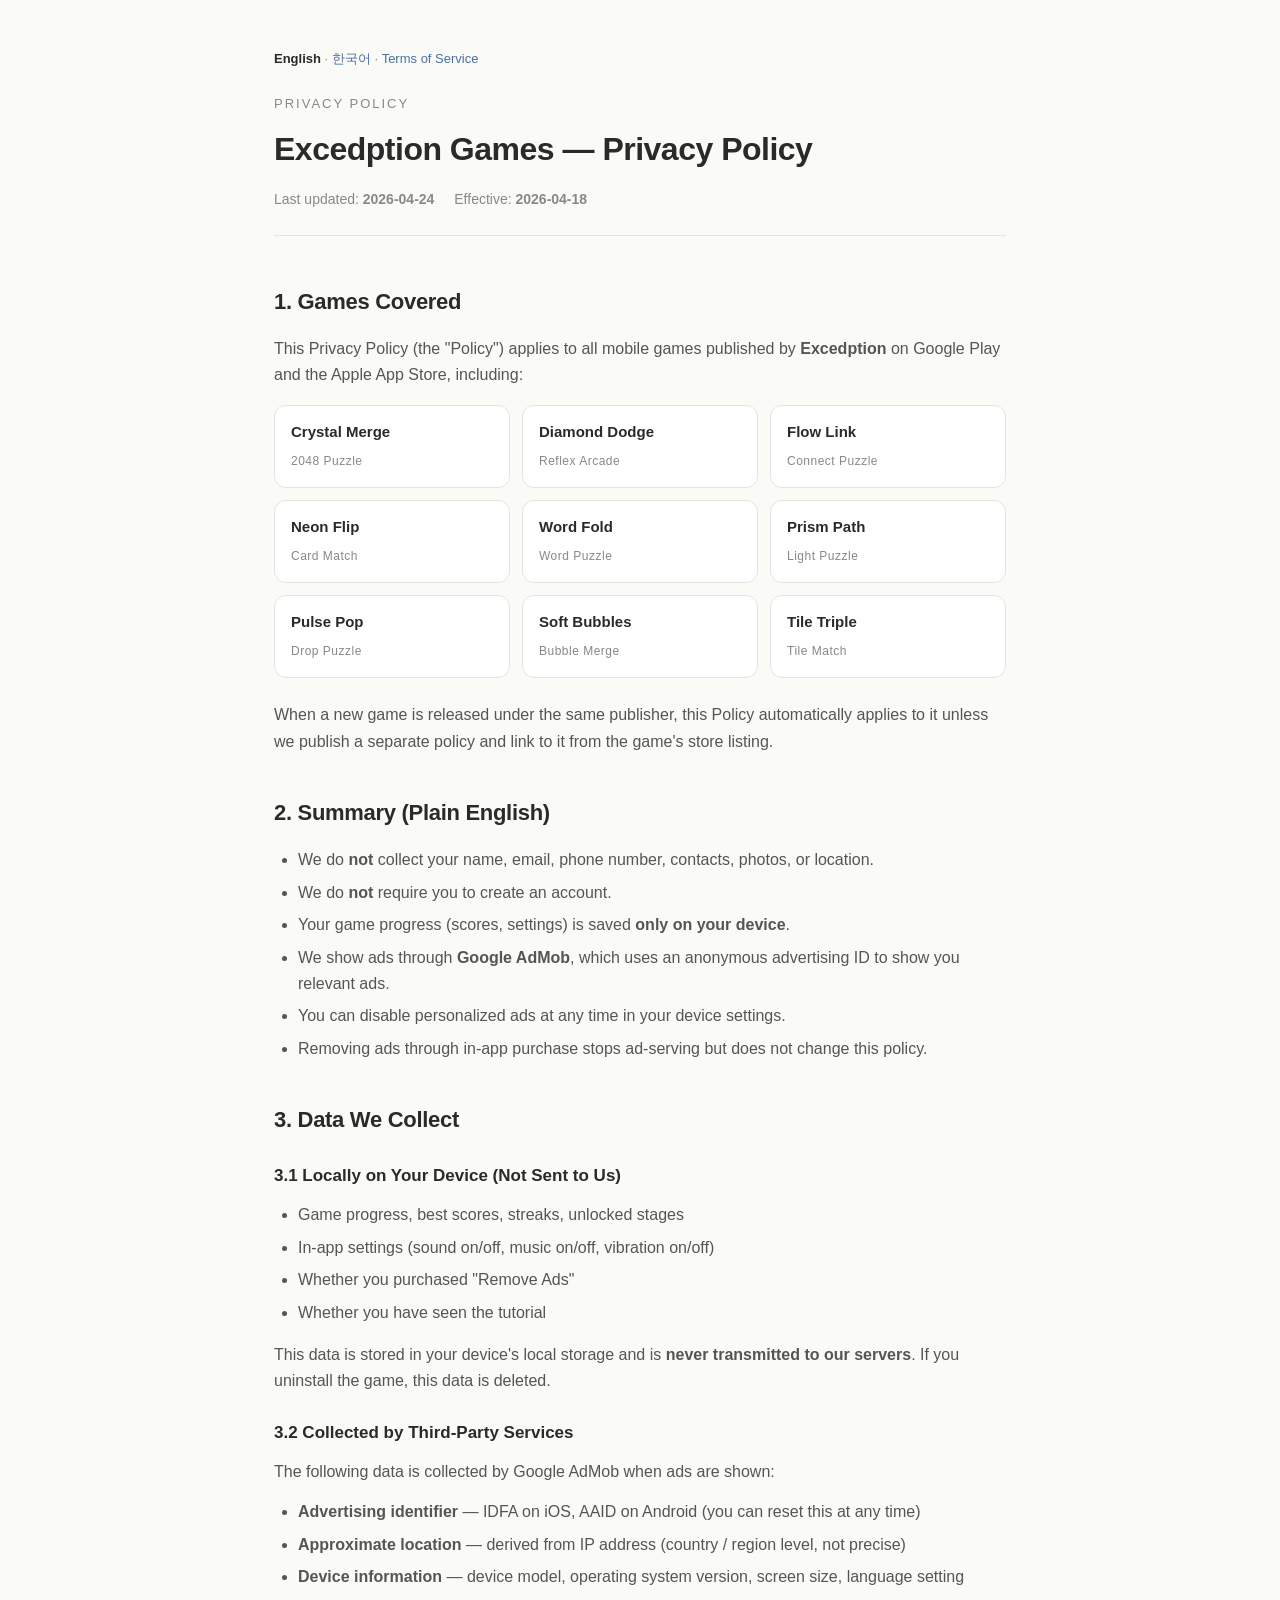
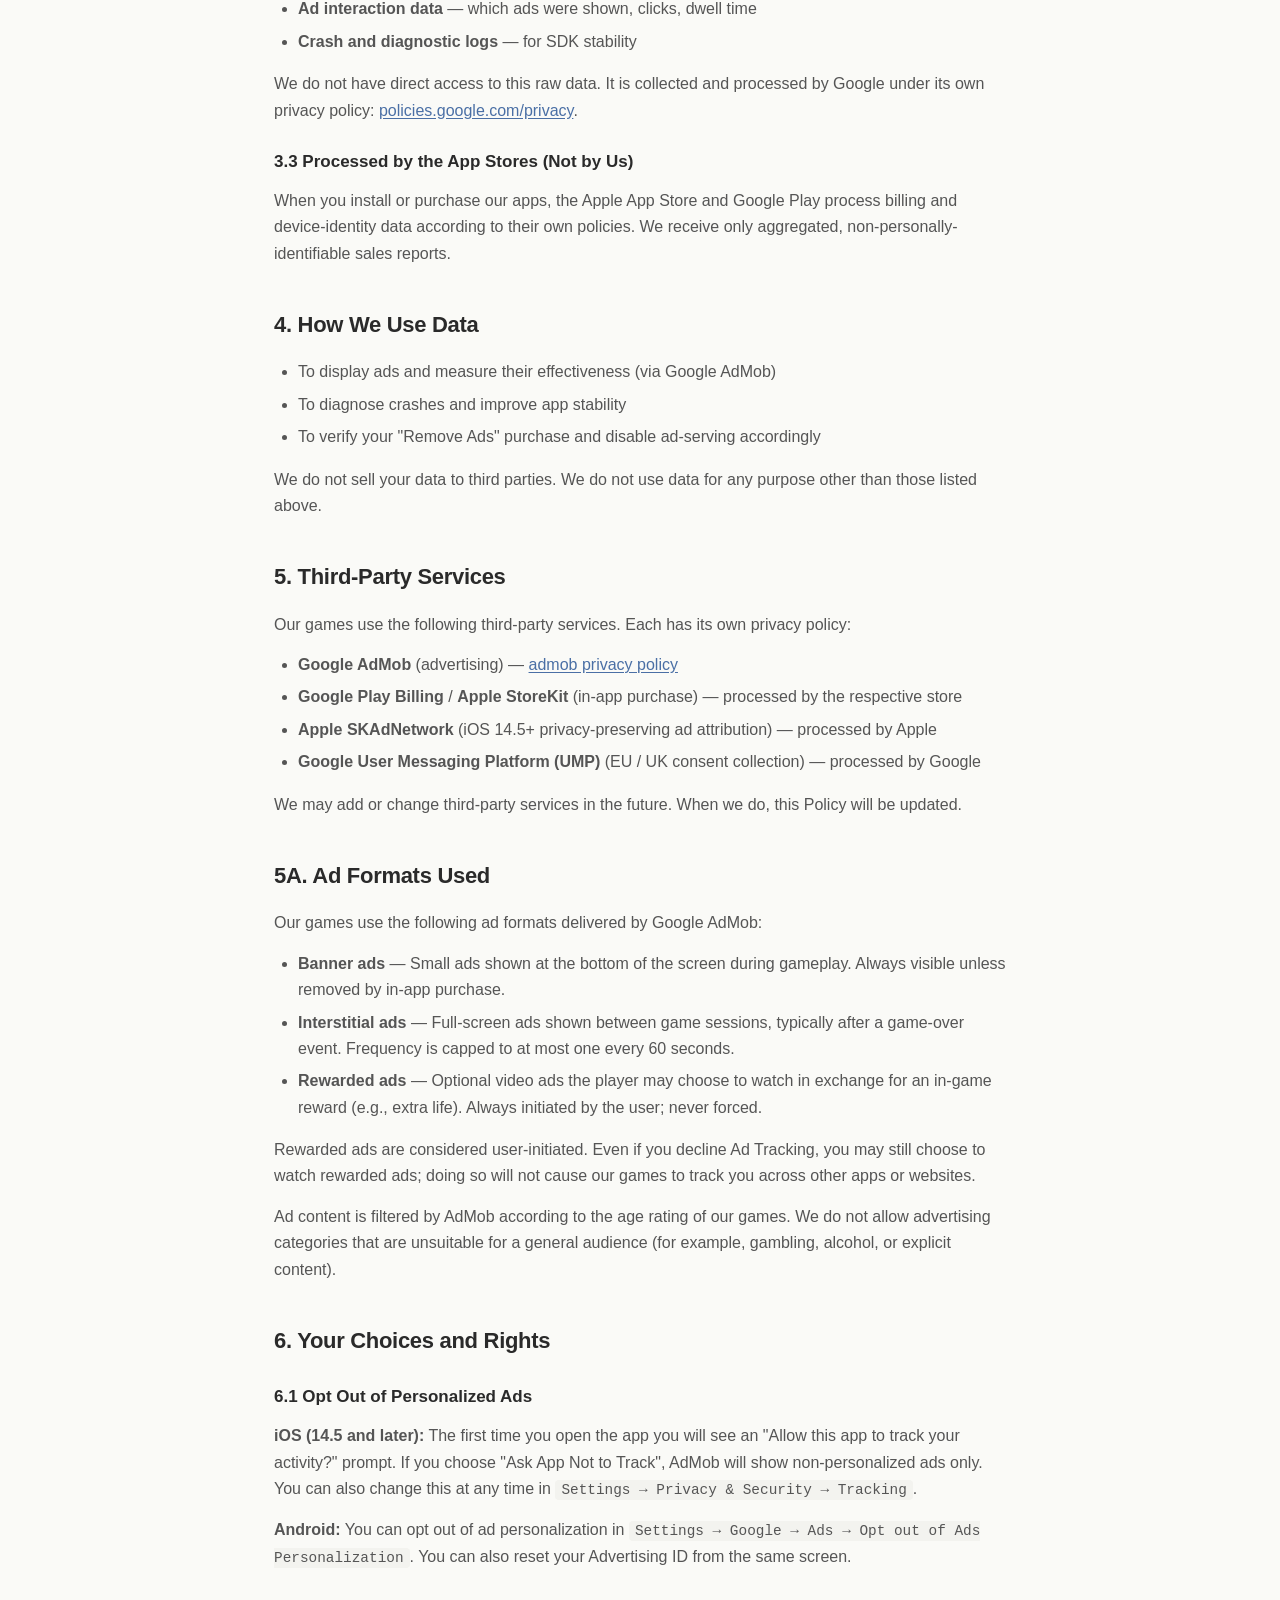
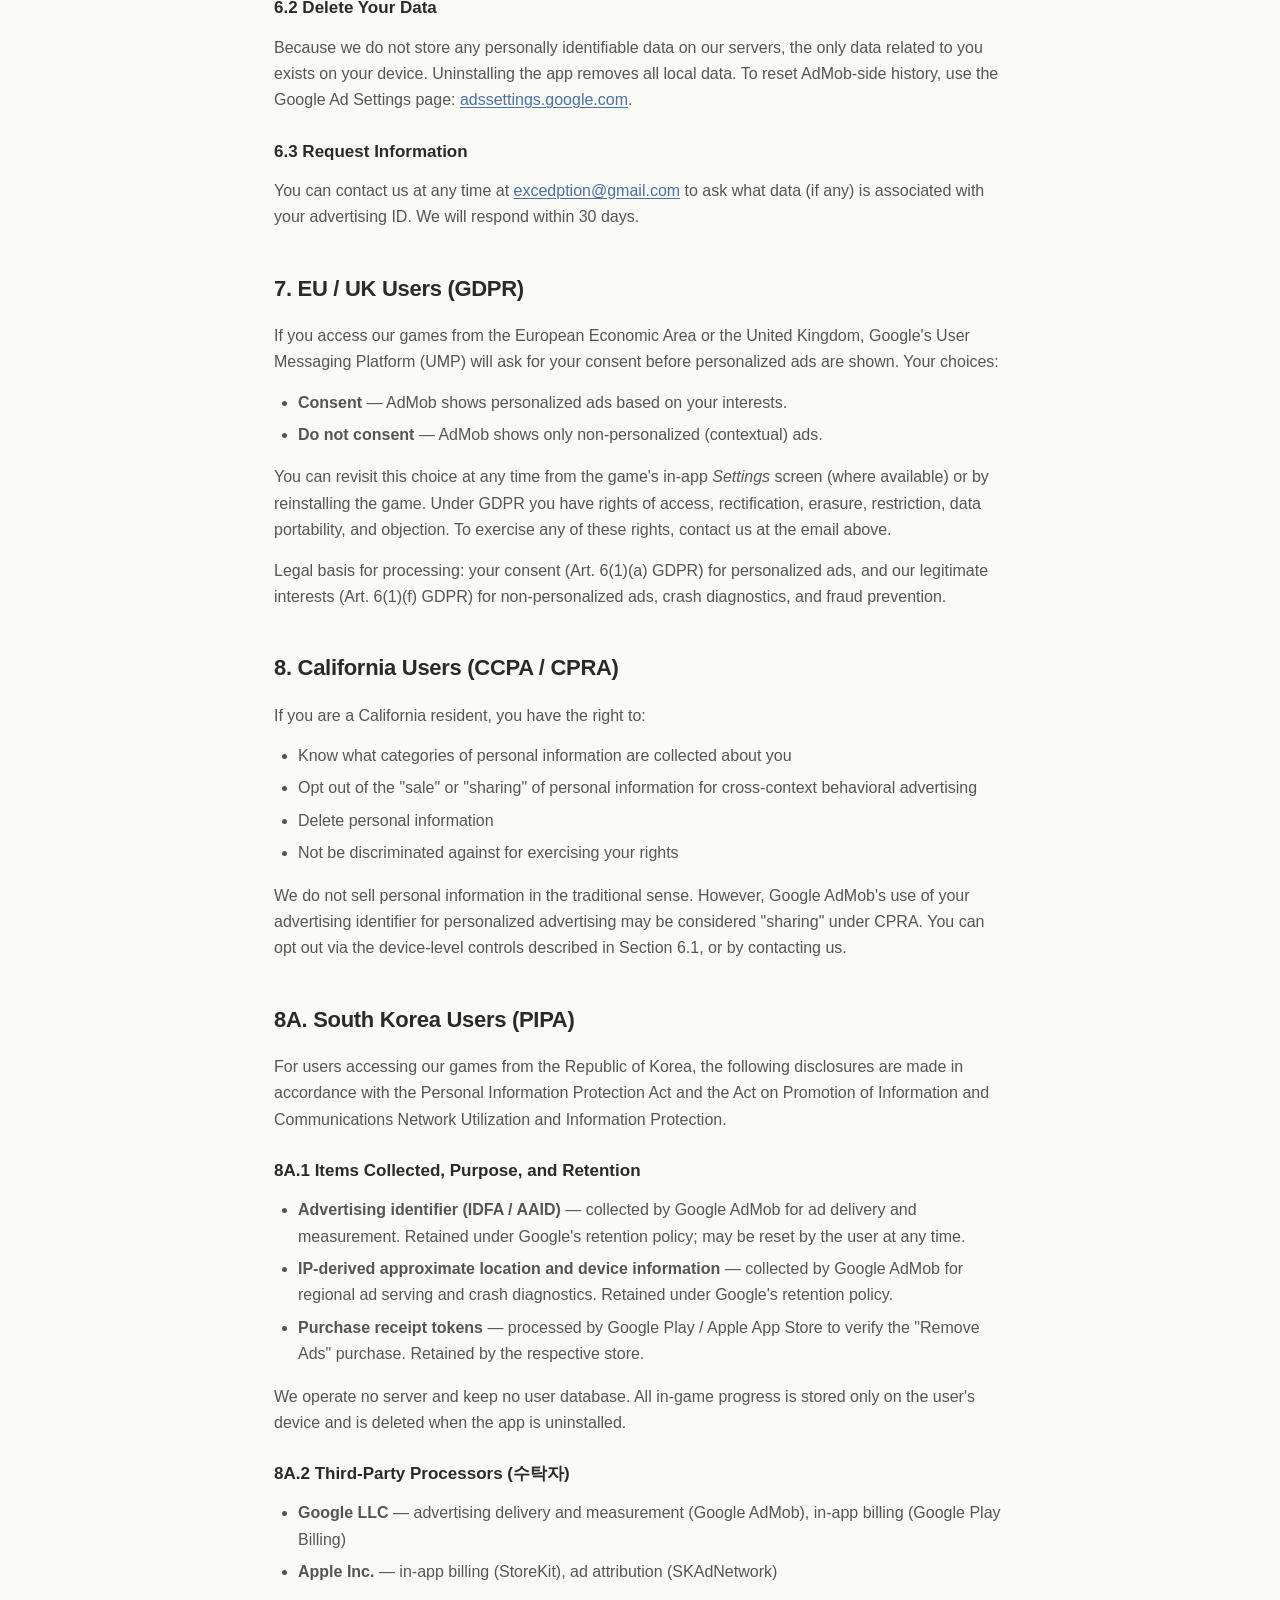
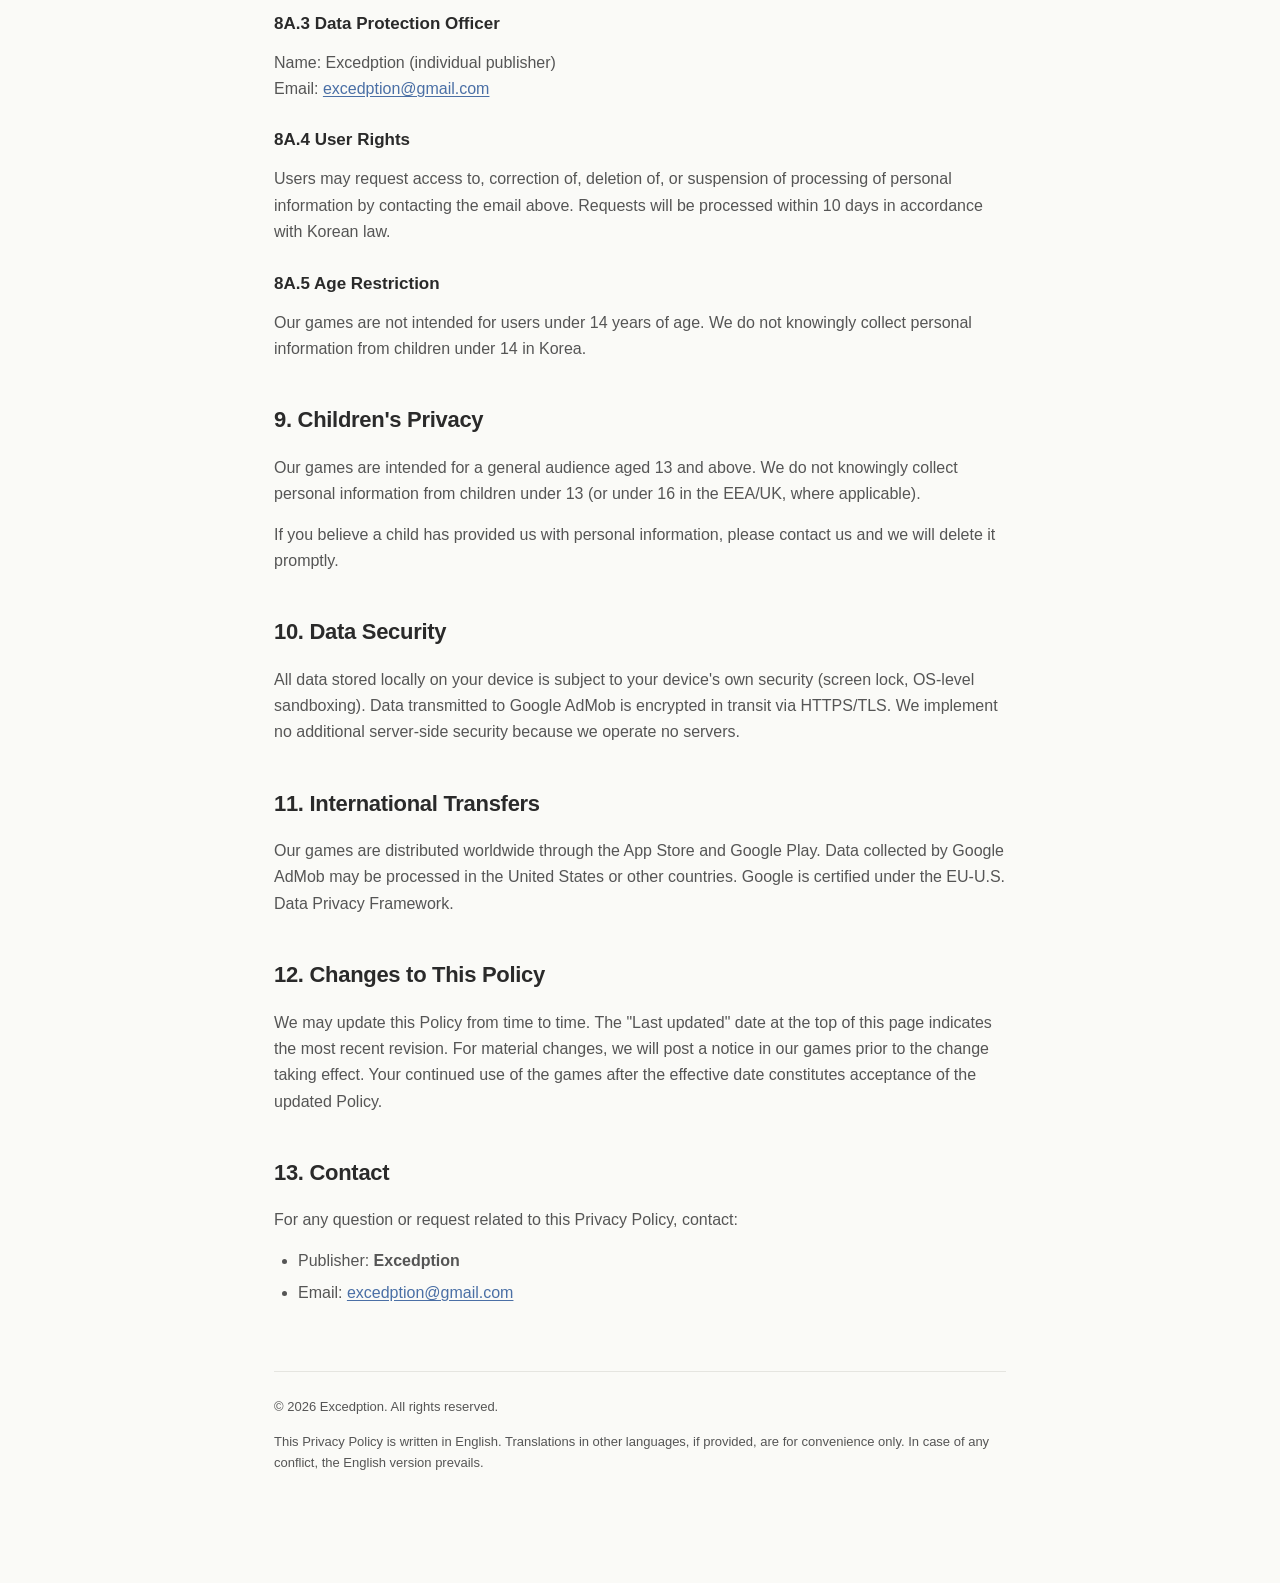
==== index.html @ 98cba976 "Initial policy site — cloned from excedption/game-policies - Import policy content, terms, style, an" ====
<!DOCTYPE html>
<html lang="en">
<head>
<meta charset="UTF-8">
<meta name="viewport" content="width=device-width, initial-scale=1.0">
<title>Privacy Policy — Excedption Games</title>
<meta name="description" content="Privacy Policy covering all mobile games published by Excedption.">
<link rel="stylesheet" href="style.css">
</head>
<body>
<div class="wrap">

<header>
  <div class="lang-switch"><strong>English</strong> · <a href="ko/">한국어</a> · <a href="terms.html">Terms of Service</a></div>
  <div class="eyebrow">Privacy Policy</div>
  <h1 id="title">Excedption Games — Privacy Policy</h1>
  <div class="meta">
    <span>Last updated: <strong id="date-last">—</strong></span>
    <span>Effective: <strong id="date-effective">—</strong></span>
  </div>
</header>

<section id="applies-to">
  <h2>1. Games Covered</h2>
  <p>This Privacy Policy (the "Policy") applies to all mobile games published by <strong id="publisher-name">Excedption</strong> on Google Play and the Apple App Store, including:</p>
  <div class="game-grid" id="games-grid"></div>
  <p>When a new game is released under the same publisher, this Policy automatically applies to it unless we publish a separate policy and link to it from the game's store listing.</p>
</section>

<section>
  <h2>2. Summary (Plain English)</h2>
  <ul>
    <li>We do <strong>not</strong> collect your name, email, phone number, contacts, photos, or location.</li>
    <li>We do <strong>not</strong> require you to create an account.</li>
    <li>Your game progress (scores, settings) is saved <strong>only on your device</strong>.</li>
    <li>We show ads through <strong>Google AdMob</strong>, which uses an anonymous advertising ID to show you relevant ads.</li>
    <li>You can disable personalized ads at any time in your device settings.</li>
    <li>Removing ads through in-app purchase stops ad-serving but does not change this policy.</li>
  </ul>
</section>

<section>
  <h2>3. Data We Collect</h2>

  <h3>3.1 Locally on Your Device (Not Sent to Us)</h3>
  <ul>
    <li>Game progress, best scores, streaks, unlocked stages</li>
    <li>In-app settings (sound on/off, music on/off, vibration on/off)</li>
    <li>Whether you purchased "Remove Ads"</li>
    <li>Whether you have seen the tutorial</li>
  </ul>
  <p>This data is stored in your device's local storage and is <strong>never transmitted to our servers</strong>. If you uninstall the game, this data is deleted.</p>

  <h3>3.2 Collected by Third-Party Services</h3>
  <p>The following data is collected by Google AdMob when ads are shown:</p>
  <ul>
    <li><strong>Advertising identifier</strong> — IDFA on iOS, AAID on Android (you can reset this at any time)</li>
    <li><strong>Approximate location</strong> — derived from IP address (country / region level, not precise)</li>
    <li><strong>Device information</strong> — device model, operating system version, screen size, language setting</li>
    <li><strong>Ad interaction data</strong> — which ads were shown, clicks, dwell time</li>
    <li><strong>Crash and diagnostic logs</strong> — for SDK stability</li>
  </ul>
  <p>We do not have direct access to this raw data. It is collected and processed by Google under its own privacy policy: <a href="https://policies.google.com/privacy" target="_blank" rel="noopener">policies.google.com/privacy</a>.</p>

  <h3>3.3 Processed by the App Stores (Not by Us)</h3>
  <p>When you install or purchase our apps, the Apple App Store and Google Play process billing and device-identity data according to their own policies. We receive only aggregated, non-personally-identifiable sales reports.</p>
</section>

<section>
  <h2>4. How We Use Data</h2>
  <ul>
    <li>To display ads and measure their effectiveness (via Google AdMob)</li>
    <li>To diagnose crashes and improve app stability</li>
    <li>To verify your "Remove Ads" purchase and disable ad-serving accordingly</li>
  </ul>
  <p>We do not sell your data to third parties. We do not use data for any purpose other than those listed above.</p>
</section>

<section>
  <h2>5. Third-Party Services</h2>
  <p>Our games use the following third-party services. Each has its own privacy policy:</p>
  <ul>
    <li><strong>Google AdMob</strong> (advertising) — <a href="https://support.google.com/admob/answer/6128543" target="_blank" rel="noopener">admob privacy policy</a></li>
    <li><strong>Google Play Billing</strong> / <strong>Apple StoreKit</strong> (in-app purchase) — processed by the respective store</li>
    <li><strong>Apple SKAdNetwork</strong> (iOS 14.5+ privacy-preserving ad attribution) — processed by Apple</li>
    <li><strong>Google User Messaging Platform (UMP)</strong> (EU / UK consent collection) — processed by Google</li>
  </ul>
  <p>We may add or change third-party services in the future. When we do, this Policy will be updated.</p>
</section>

<section>
  <h2>5A. Ad Formats Used</h2>
  <p>Our games use the following ad formats delivered by Google AdMob:</p>
  <ul>
    <li><strong>Banner ads</strong> — Small ads shown at the bottom of the screen during gameplay. Always visible unless removed by in-app purchase.</li>
    <li><strong>Interstitial ads</strong> — Full-screen ads shown between game sessions, typically after a game-over event. Frequency is capped to at most one every 60 seconds.</li>
    <li><strong>Rewarded ads</strong> — Optional video ads the player may choose to watch in exchange for an in-game reward (e.g., extra life). Always initiated by the user; never forced.</li>
  </ul>
  <p>Rewarded ads are considered user-initiated. Even if you decline Ad Tracking, you may still choose to watch rewarded ads; doing so will not cause our games to track you across other apps or websites.</p>
  <p>Ad content is filtered by AdMob according to the age rating of our games. We do not allow advertising categories that are unsuitable for a general audience (for example, gambling, alcohol, or explicit content).</p>
</section>

<section>
  <h2>6. Your Choices and Rights</h2>

  <h3>6.1 Opt Out of Personalized Ads</h3>
  <p><strong>iOS (14.5 and later):</strong> The first time you open the app you will see an "Allow this app to track your activity?" prompt. If you choose "Ask App Not to Track", AdMob will show non-personalized ads only. You can also change this at any time in <code>Settings → Privacy & Security → Tracking</code>.</p>
  <p><strong>Android:</strong> You can opt out of ad personalization in <code>Settings → Google → Ads → Opt out of Ads Personalization</code>. You can also reset your Advertising ID from the same screen.</p>

  <h3>6.2 Delete Your Data</h3>
  <p>Because we do not store any personally identifiable data on our servers, the only data related to you exists on your device. Uninstalling the app removes all local data. To reset AdMob-side history, use the Google Ad Settings page: <a href="https://adssettings.google.com" target="_blank" rel="noopener">adssettings.google.com</a>.</p>

  <h3>6.3 Request Information</h3>
  <p>You can contact us at any time at <a href="mailto:excedption@gmail.com" id="contact-link">excedption@gmail.com</a> to ask what data (if any) is associated with your advertising ID. We will respond within 30 days.</p>
</section>

<section>
  <h2>7. EU / UK Users (GDPR)</h2>
  <p>If you access our games from the European Economic Area or the United Kingdom, Google's User Messaging Platform (UMP) will ask for your consent before personalized ads are shown. Your choices:</p>
  <ul>
    <li><strong>Consent</strong> — AdMob shows personalized ads based on your interests.</li>
    <li><strong>Do not consent</strong> — AdMob shows only non-personalized (contextual) ads.</li>
  </ul>
  <p>You can revisit this choice at any time from the game's in-app <em>Settings</em> screen (where available) or by reinstalling the game. Under GDPR you have rights of access, rectification, erasure, restriction, data portability, and objection. To exercise any of these rights, contact us at the email above.</p>
  <p>Legal basis for processing: your consent (Art. 6(1)(a) GDPR) for personalized ads, and our legitimate interests (Art. 6(1)(f) GDPR) for non-personalized ads, crash diagnostics, and fraud prevention.</p>
</section>

<section>
  <h2>8. California Users (CCPA / CPRA)</h2>
  <p>If you are a California resident, you have the right to:</p>
  <ul>
    <li>Know what categories of personal information are collected about you</li>
    <li>Opt out of the "sale" or "sharing" of personal information for cross-context behavioral advertising</li>
    <li>Delete personal information</li>
    <li>Not be discriminated against for exercising your rights</li>
  </ul>
  <p>We do not sell personal information in the traditional sense. However, Google AdMob's use of your advertising identifier for personalized advertising may be considered "sharing" under CPRA. You can opt out via the device-level controls described in Section 6.1, or by contacting us.</p>
</section>

<section>
  <h2>8A. South Korea Users (PIPA)</h2>
  <p>For users accessing our games from the Republic of Korea, the following disclosures are made in accordance with the Personal Information Protection Act and the Act on Promotion of Information and Communications Network Utilization and Information Protection.</p>

  <h3>8A.1 Items Collected, Purpose, and Retention</h3>
  <ul>
    <li><strong>Advertising identifier (IDFA / AAID)</strong> — collected by Google AdMob for ad delivery and measurement. Retained under Google's retention policy; may be reset by the user at any time.</li>
    <li><strong>IP-derived approximate location and device information</strong> — collected by Google AdMob for regional ad serving and crash diagnostics. Retained under Google's retention policy.</li>
    <li><strong>Purchase receipt tokens</strong> — processed by Google Play / Apple App Store to verify the "Remove Ads" purchase. Retained by the respective store.</li>
  </ul>
  <p>We operate no server and keep no user database. All in-game progress is stored only on the user's device and is deleted when the app is uninstalled.</p>

  <h3>8A.2 Third-Party Processors (수탁자)</h3>
  <ul>
    <li><strong>Google LLC</strong> — advertising delivery and measurement (Google AdMob), in-app billing (Google Play Billing)</li>
    <li><strong>Apple Inc.</strong> — in-app billing (StoreKit), ad attribution (SKAdNetwork)</li>
  </ul>

  <h3>8A.3 Data Protection Officer</h3>
  <p>Name: Excedption (individual publisher)<br>
  Email: <a href="mailto:excedption@gmail.com">excedption@gmail.com</a></p>

  <h3>8A.4 User Rights</h3>
  <p>Users may request access to, correction of, deletion of, or suspension of processing of personal information by contacting the email above. Requests will be processed within 10 days in accordance with Korean law.</p>

  <h3>8A.5 Age Restriction</h3>
  <p>Our games are not intended for users under 14 years of age. We do not knowingly collect personal information from children under 14 in Korea.</p>
</section>

<section>
  <h2>9. Children's Privacy</h2>
  <p>Our games are intended for a general audience aged 13 and above. We do not knowingly collect personal information from children under 13 (or under 16 in the EEA/UK, where applicable).</p>
  <p>If you believe a child has provided us with personal information, please contact us and we will delete it promptly.</p>
</section>

<section>
  <h2>10. Data Security</h2>
  <p>All data stored locally on your device is subject to your device's own security (screen lock, OS-level sandboxing). Data transmitted to Google AdMob is encrypted in transit via HTTPS/TLS. We implement no additional server-side security because we operate no servers.</p>
</section>

<section>
  <h2>11. International Transfers</h2>
  <p>Our games are distributed worldwide through the App Store and Google Play. Data collected by Google AdMob may be processed in the United States or other countries. Google is certified under the EU-U.S. Data Privacy Framework.</p>
</section>

<section>
  <h2>12. Changes to This Policy</h2>
  <p>We may update this Policy from time to time. The "Last updated" date at the top of this page indicates the most recent revision. For material changes, we will post a notice in our games prior to the change taking effect. Your continued use of the games after the effective date constitutes acceptance of the updated Policy.</p>
</section>

<section>
  <h2>13. Contact</h2>
  <p>For any question or request related to this Privacy Policy, contact:</p>
  <ul>
    <li>Publisher: <strong id="publisher-footer">Excedption</strong></li>
    <li>Email: <a href="mailto:excedption@gmail.com">excedption@gmail.com</a></li>
  </ul>
</section>

<footer>
  <p>© <span id="year">2026</span> <span id="publisher-copy">Excedption</span>. All rights reserved.</p>
  <p>This Privacy Policy is written in English. Translations in other languages, if provided, are for convenience only. In case of any conflict, the English version prevails.</p>
</footer>

</div>

<script>
fetch('games.json')
  .then(r => r.json())
  .then(data => {
    document.getElementById('date-last').textContent = data.lastUpdated;
    document.getElementById('date-effective').textContent = data.effectiveDate;
    document.getElementById('publisher-name').textContent = data.publisher;
    document.getElementById('publisher-footer').textContent = data.publisher;
    document.getElementById('publisher-copy').textContent = data.publisher;
    document.getElementById('contact-link').textContent = data.contactEmail;
    document.getElementById('contact-link').href = 'mailto:' + data.contactEmail;
    document.getElementById('year').textContent = new Date(data.effectiveDate).getFullYear();
    document.title = 'Privacy Policy — ' + data.publisher + ' Games';

    const grid = document.getElementById('games-grid');
    data.games.forEach(g => {
      const card = document.createElement('div');
      card.className = 'game-card';
      card.innerHTML = '<span class="g-name">' + g.name + '</span><span class="g-tag">' + g.tagline + '</span>';
      grid.appendChild(card);
    });
  })
  .catch(err => {
    document.getElementById('games-grid').innerHTML = '<p style="color:#b00">Failed to load games.json — please refresh.</p>';
    console.error(err);
  });
</script>

</body>
</html>
---- style.css ----
* { margin: 0; padding: 0; box-sizing: border-box; }

:root {
  --bg: #fafaf7;
  --bg-card: #ffffff;
  --text: #2a2a2a;
  --text-soft: #555;
  --text-muted: #888;
  --accent: #4a6fa5;
  --border: #e5e5e0;
  --code-bg: #f3f3ef;
}

html, body {
  background: var(--bg);
  color: var(--text);
  font-family: -apple-system, BlinkMacSystemFont, "Segoe UI", Roboto, Helvetica, Arial, sans-serif;
  font-size: 16px;
  line-height: 1.65;
  -webkit-font-smoothing: antialiased;
}

.wrap {
  max-width: 780px;
  margin: 0 auto;
  padding: 48px 24px 96px;
}

header {
  margin-bottom: 48px;
  padding-bottom: 24px;
  border-bottom: 1px solid var(--border);
}

.lang-switch {
  font-size: 13px;
  color: var(--text-muted);
  margin-bottom: 24px;
}
.lang-switch a { color: var(--accent); text-decoration: none; }
.lang-switch a:hover { text-decoration: underline; }
.lang-switch strong { color: var(--text); }

header .eyebrow {
  font-size: 13px;
  letter-spacing: 2px;
  text-transform: uppercase;
  color: var(--text-muted);
  margin-bottom: 8px;
}

header h1 {
  font-size: 32px;
  font-weight: 700;
  letter-spacing: -0.5px;
  margin-bottom: 12px;
}

header .meta {
  font-size: 14px;
  color: var(--text-muted);
}

header .meta span + span { margin-left: 16px; }

nav.games-nav {
  display: flex;
  flex-wrap: wrap;
  gap: 8px;
  margin: 24px 0 32px;
}

nav.games-nav a {
  display: inline-block;
  padding: 6px 12px;
  border-radius: 999px;
  background: var(--bg-card);
  border: 1px solid var(--border);
  color: var(--text-soft);
  text-decoration: none;
  font-size: 13px;
}

nav.games-nav a:hover { border-color: var(--accent); color: var(--accent); }

h2 {
  font-size: 22px;
  font-weight: 700;
  margin: 40px 0 16px;
  letter-spacing: -0.3px;
}

h3 {
  font-size: 17px;
  font-weight: 600;
  margin: 24px 0 12px;
  color: var(--text);
}

p { margin-bottom: 14px; color: var(--text-soft); }

ul, ol { margin: 8px 0 16px 24px; color: var(--text-soft); }
li { margin-bottom: 6px; }

a { color: var(--accent); text-decoration: underline; text-underline-offset: 2px; }
a:hover { text-decoration-thickness: 2px; }

code {
  background: var(--code-bg);
  padding: 2px 6px;
  border-radius: 4px;
  font-size: 0.9em;
  font-family: "SF Mono", Menlo, Consolas, monospace;
}

.game-grid {
  display: grid;
  grid-template-columns: repeat(auto-fill, minmax(180px, 1fr));
  gap: 12px;
  margin: 16px 0 24px;
}

.game-card {
  padding: 14px 16px;
  background: var(--bg-card);
  border: 1px solid var(--border);
  border-radius: 12px;
}

.game-card .g-name {
  font-weight: 600;
  font-size: 15px;
  color: var(--text);
  display: block;
  margin-bottom: 2px;
}

.game-card .g-tag {
  font-size: 12px;
  color: var(--text-muted);
  letter-spacing: 0.5px;
}

footer {
  margin-top: 64px;
  padding-top: 24px;
  border-top: 1px solid var(--border);
  font-size: 13px;
  color: var(--text-muted);
}

footer a { color: var(--text-soft); }

@media (max-width: 600px) {
  .wrap { padding: 32px 18px 64px; }
  header h1 { font-size: 26px; }
  h2 { font-size: 20px; }
}
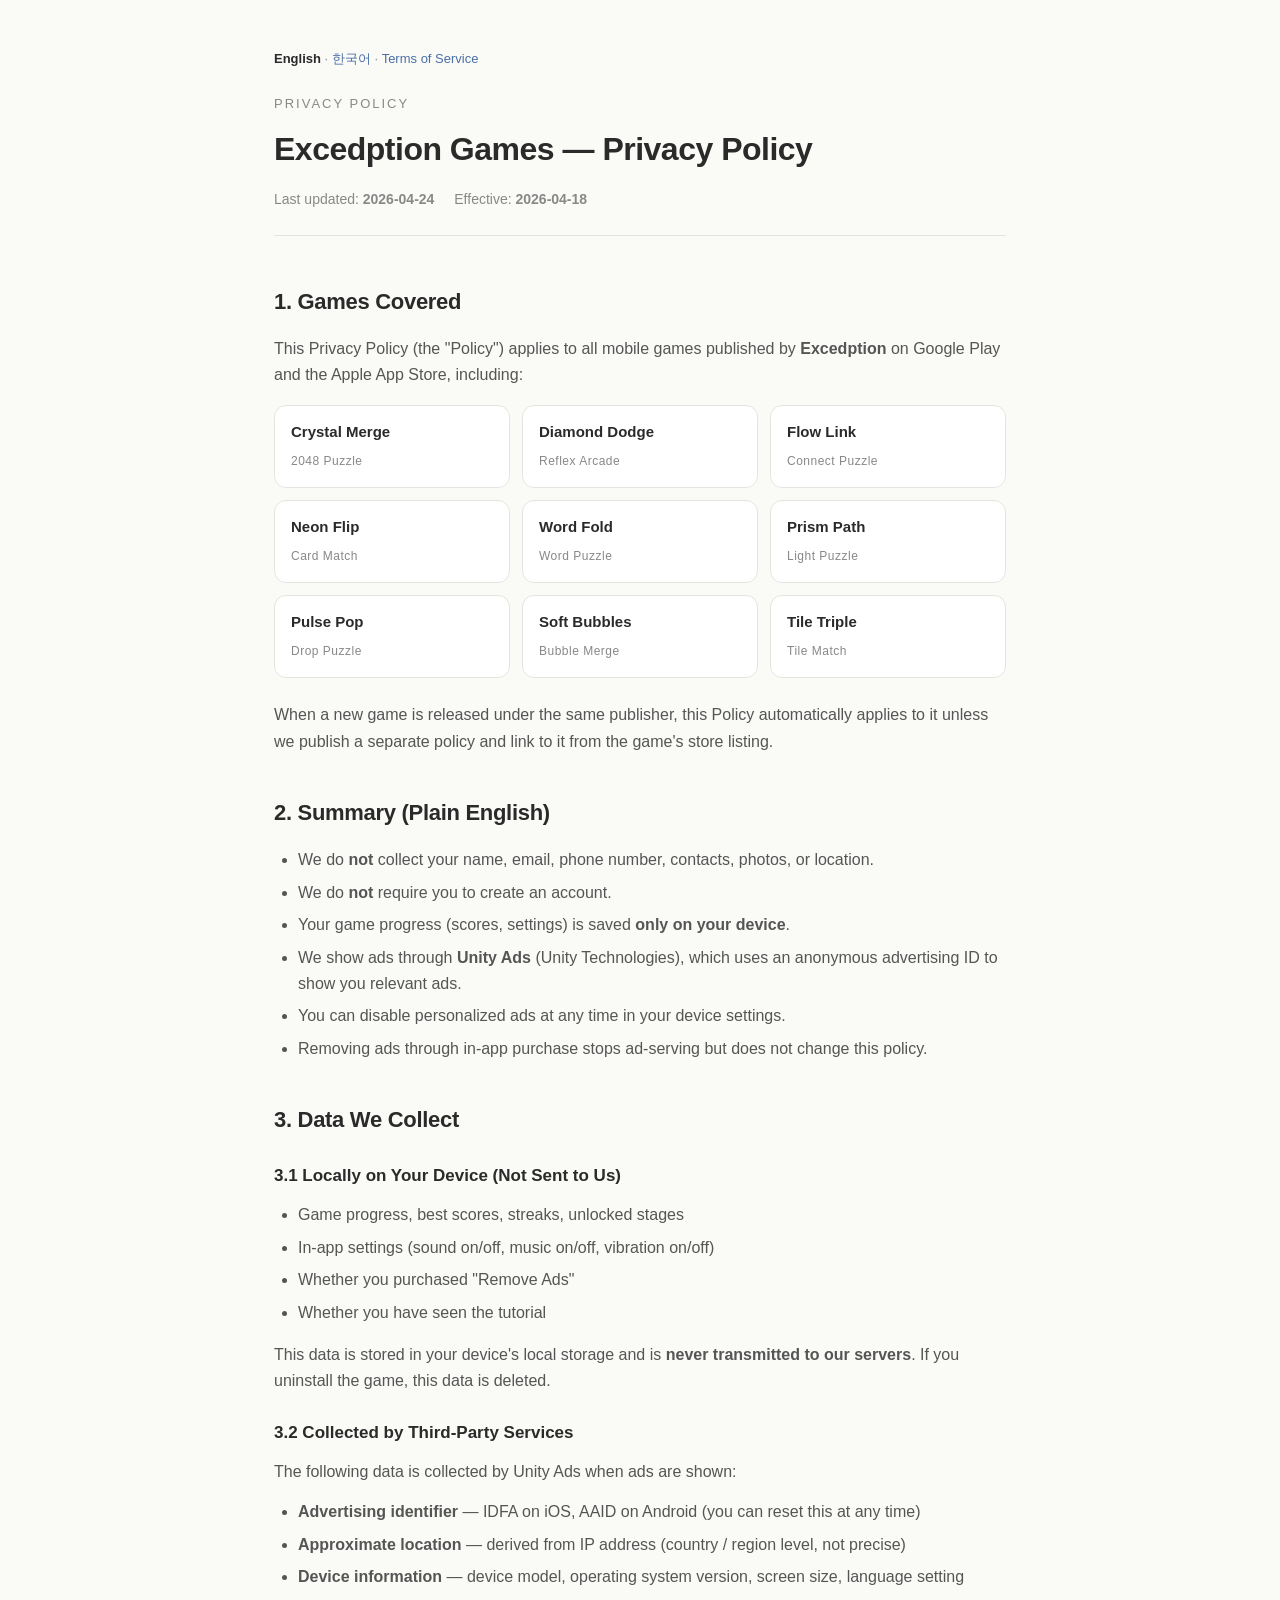
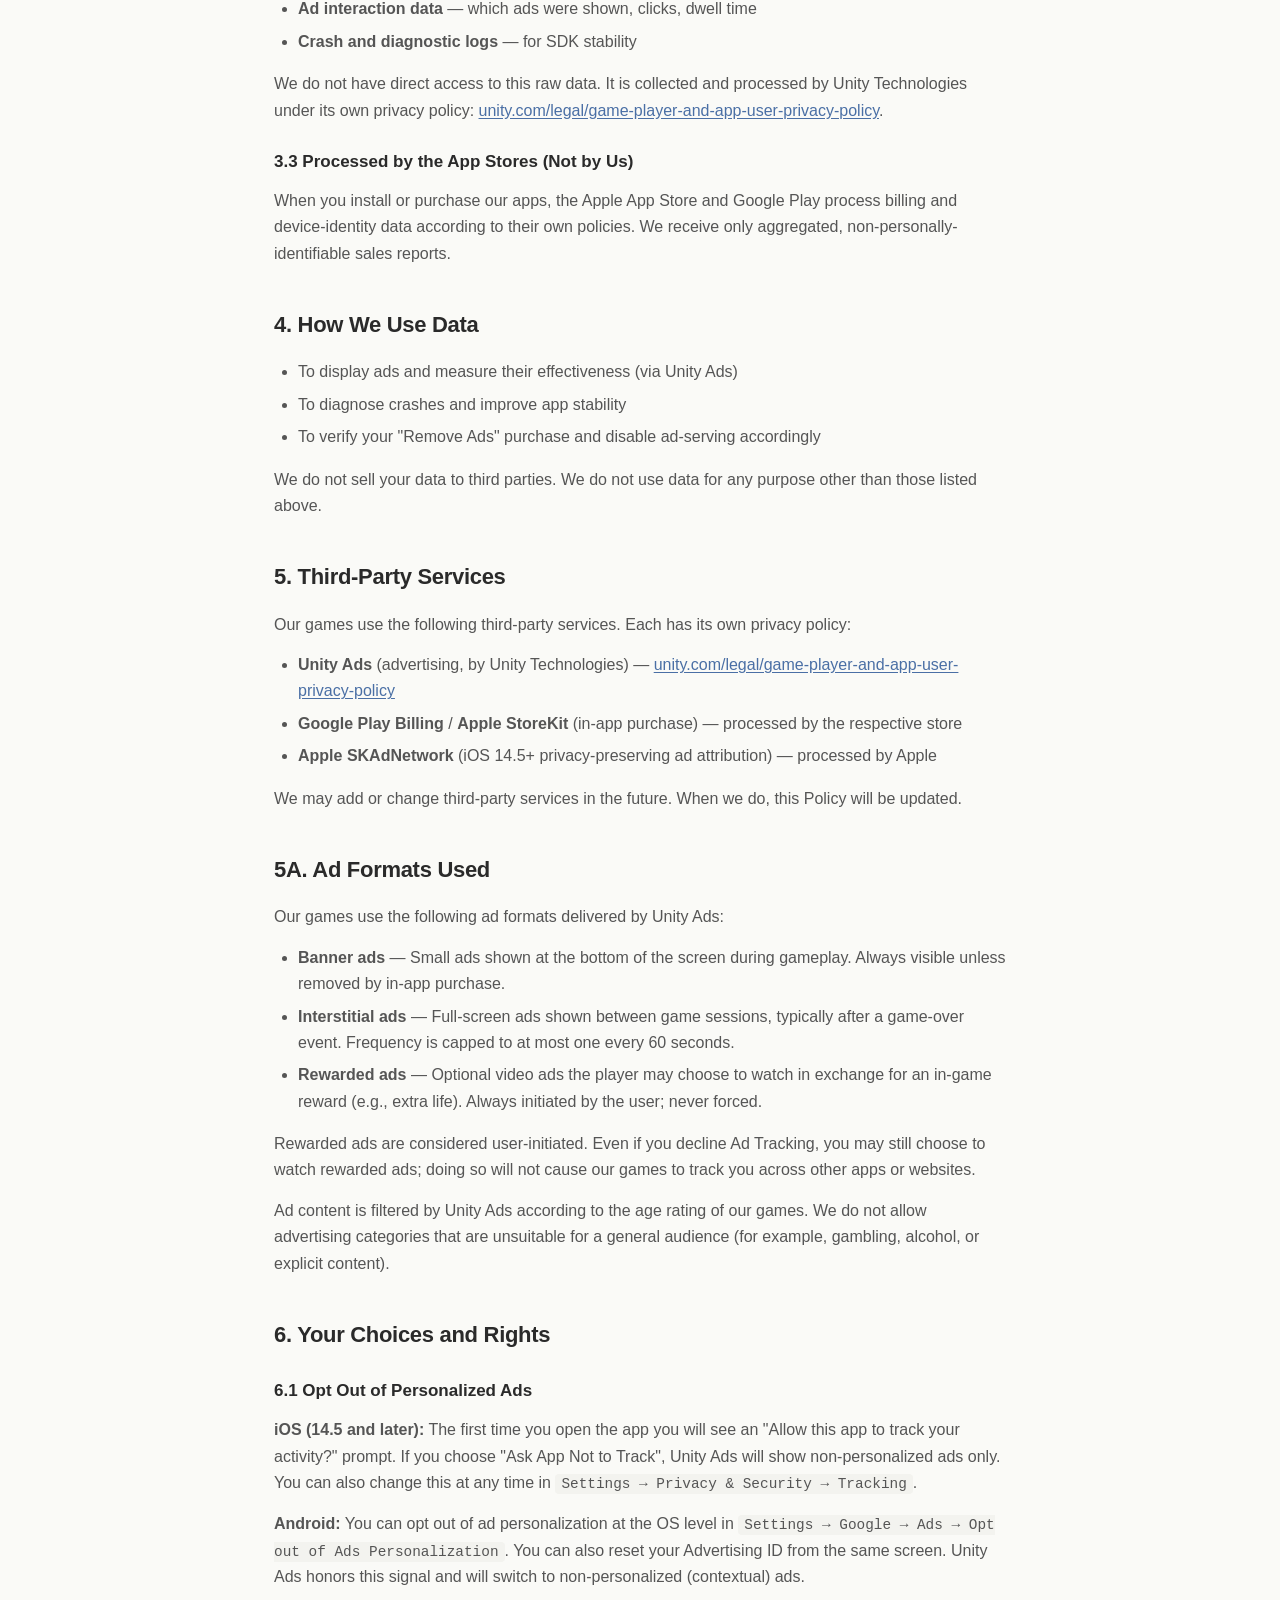
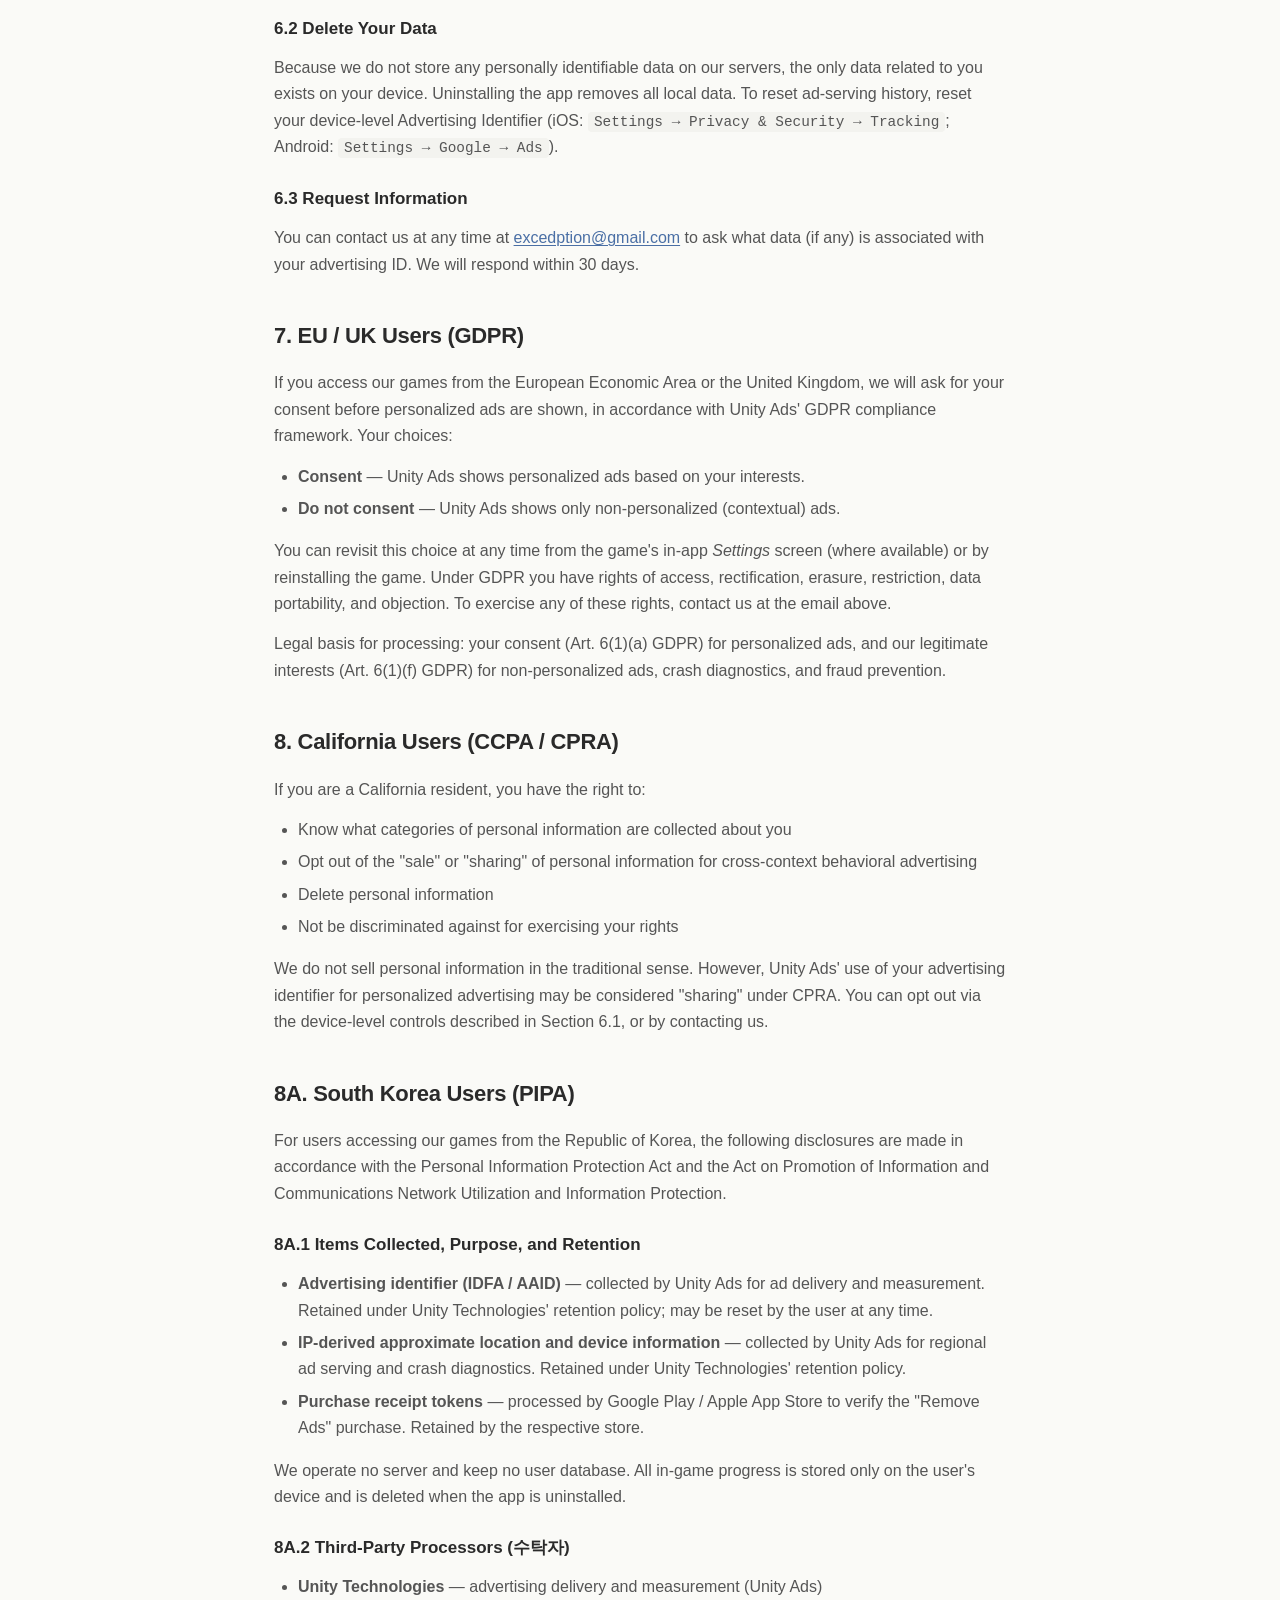
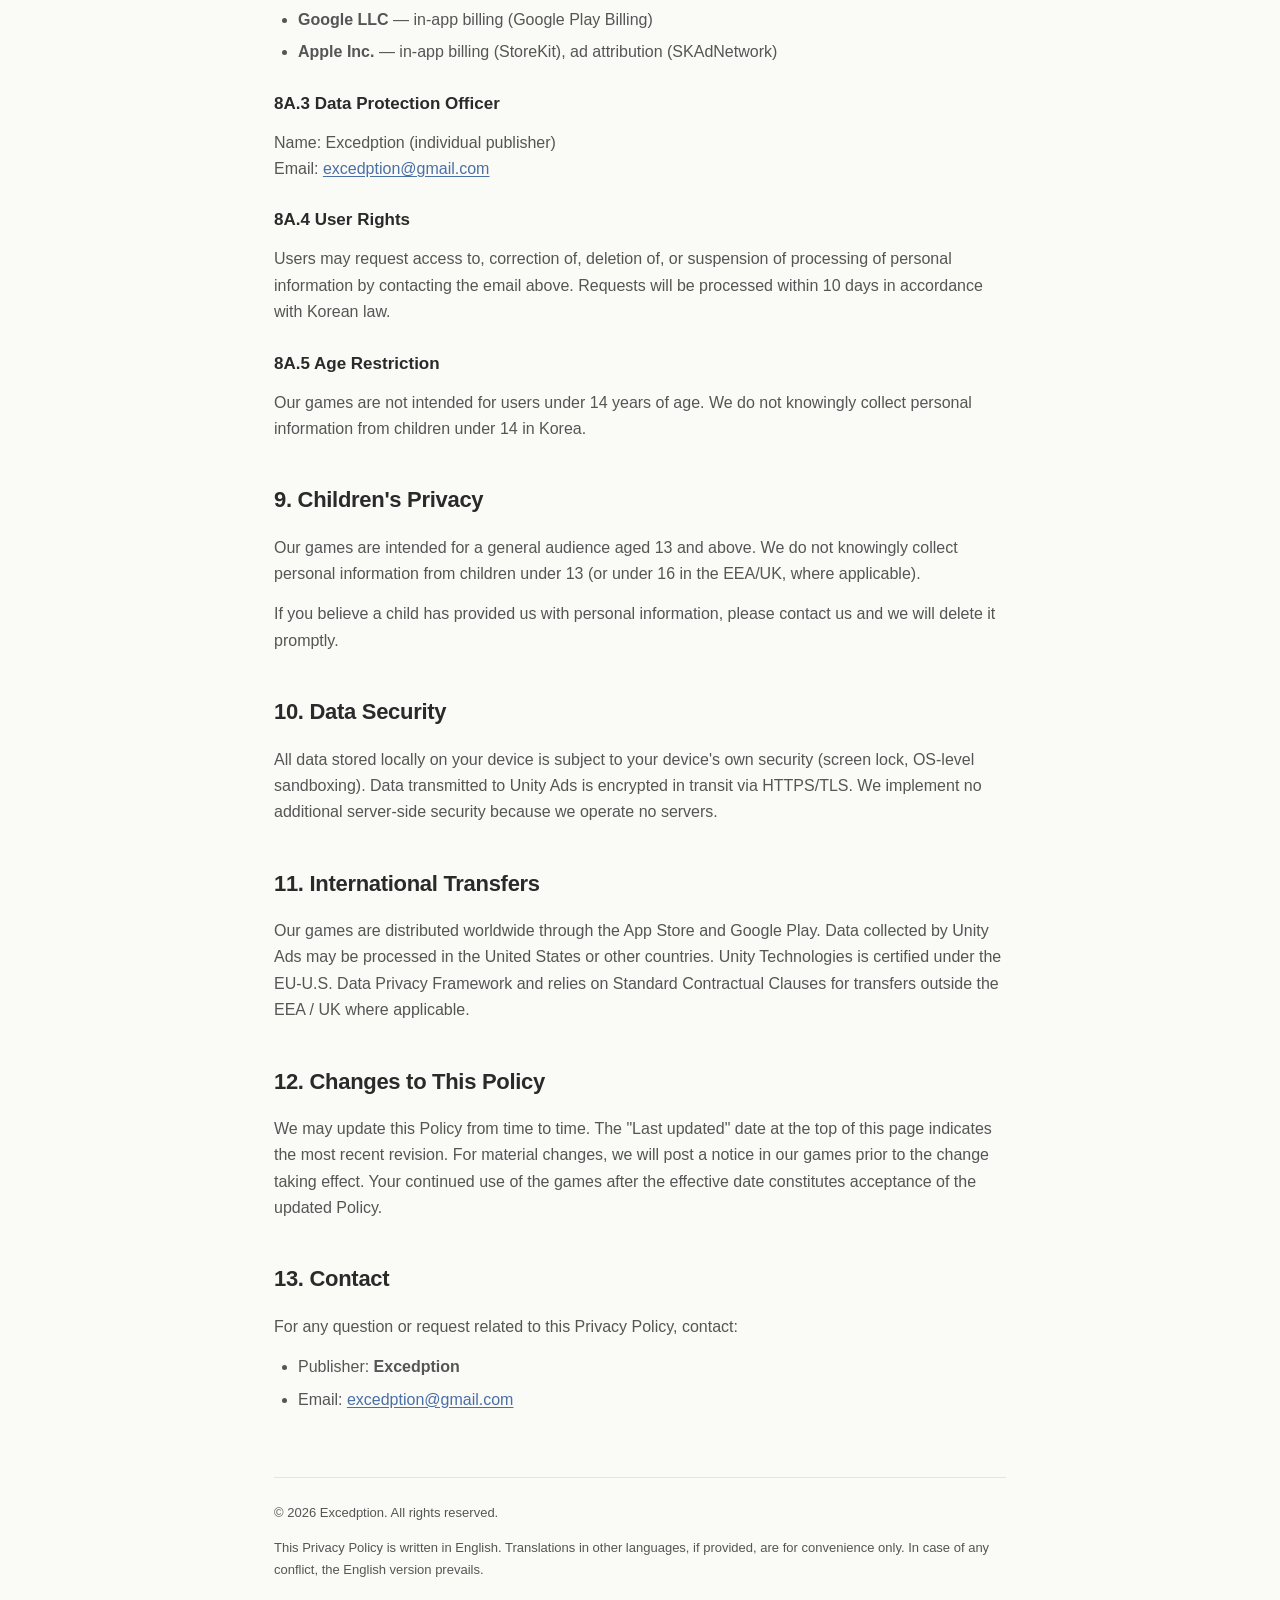
==== commit 42f2ec9b: "Switch ad SDK references from Google AdMob to Unity Ads - Update Section 2 summary, Section 3.2 data" ====
--- a/index.html
+++ b/index.html
@@ -33,7 +33,7 @@
     <li>We do <strong>not</strong> collect your name, email, phone number, contacts, photos, or location.</li>
     <li>We do <strong>not</strong> require you to create an account.</li>
     <li>Your game progress (scores, settings) is saved <strong>only on your device</strong>.</li>
-    <li>We show ads through <strong>Google AdMob</strong>, which uses an anonymous advertising ID to show you relevant ads.</li>
+    <li>We show ads through <strong>Unity Ads</strong> (Unity Technologies), which uses an anonymous advertising ID to show you relevant ads.</li>
     <li>You can disable personalized ads at any time in your device settings.</li>
     <li>Removing ads through in-app purchase stops ad-serving but does not change this policy.</li>
   </ul>
@@ -52,7 +52,7 @@
   <p>This data is stored in your device's local storage and is <strong>never transmitted to our servers</strong>. If you uninstall the game, this data is deleted.</p>
 
   <h3>3.2 Collected by Third-Party Services</h3>
-  <p>The following data is collected by Google AdMob when ads are shown:</p>
+  <p>The following data is collected by Unity Ads when ads are shown:</p>
   <ul>
     <li><strong>Advertising identifier</strong> — IDFA on iOS, AAID on Android (you can reset this at any time)</li>
     <li><strong>Approximate location</strong> — derived from IP address (country / region level, not precise)</li>
@@ -60,7 +60,7 @@
     <li><strong>Ad interaction data</strong> — which ads were shown, clicks, dwell time</li>
     <li><strong>Crash and diagnostic logs</strong> — for SDK stability</li>
   </ul>
-  <p>We do not have direct access to this raw data. It is collected and processed by Google under its own privacy policy: <a href="https://policies.google.com/privacy" target="_blank" rel="noopener">policies.google.com/privacy</a>.</p>
+  <p>We do not have direct access to this raw data. It is collected and processed by Unity Technologies under its own privacy policy: <a href="https://unity.com/legal/game-player-and-app-user-privacy-policy" target="_blank" rel="noopener">unity.com/legal/game-player-and-app-user-privacy-policy</a>.</p>
 
   <h3>3.3 Processed by the App Stores (Not by Us)</h3>
   <p>When you install or purchase our apps, the Apple App Store and Google Play process billing and device-identity data according to their own policies. We receive only aggregated, non-personally-identifiable sales reports.</p>
@@ -69,7 +69,7 @@
 <section>
   <h2>4. How We Use Data</h2>
   <ul>
-    <li>To display ads and measure their effectiveness (via Google AdMob)</li>
+    <li>To display ads and measure their effectiveness (via Unity Ads)</li>
     <li>To diagnose crashes and improve app stability</li>
     <li>To verify your "Remove Ads" purchase and disable ad-serving accordingly</li>
   </ul>
@@ -80,35 +80,34 @@
   <h2>5. Third-Party Services</h2>
   <p>Our games use the following third-party services. Each has its own privacy policy:</p>
   <ul>
-    <li><strong>Google AdMob</strong> (advertising) — <a href="https://support.google.com/admob/answer/6128543" target="_blank" rel="noopener">admob privacy policy</a></li>
+    <li><strong>Unity Ads</strong> (advertising, by Unity Technologies) — <a href="https://unity.com/legal/game-player-and-app-user-privacy-policy" target="_blank" rel="noopener">unity.com/legal/game-player-and-app-user-privacy-policy</a></li>
     <li><strong>Google Play Billing</strong> / <strong>Apple StoreKit</strong> (in-app purchase) — processed by the respective store</li>
     <li><strong>Apple SKAdNetwork</strong> (iOS 14.5+ privacy-preserving ad attribution) — processed by Apple</li>
-    <li><strong>Google User Messaging Platform (UMP)</strong> (EU / UK consent collection) — processed by Google</li>
   </ul>
   <p>We may add or change third-party services in the future. When we do, this Policy will be updated.</p>
 </section>
 
 <section>
   <h2>5A. Ad Formats Used</h2>
-  <p>Our games use the following ad formats delivered by Google AdMob:</p>
+  <p>Our games use the following ad formats delivered by Unity Ads:</p>
   <ul>
     <li><strong>Banner ads</strong> — Small ads shown at the bottom of the screen during gameplay. Always visible unless removed by in-app purchase.</li>
     <li><strong>Interstitial ads</strong> — Full-screen ads shown between game sessions, typically after a game-over event. Frequency is capped to at most one every 60 seconds.</li>
     <li><strong>Rewarded ads</strong> — Optional video ads the player may choose to watch in exchange for an in-game reward (e.g., extra life). Always initiated by the user; never forced.</li>
   </ul>
   <p>Rewarded ads are considered user-initiated. Even if you decline Ad Tracking, you may still choose to watch rewarded ads; doing so will not cause our games to track you across other apps or websites.</p>
-  <p>Ad content is filtered by AdMob according to the age rating of our games. We do not allow advertising categories that are unsuitable for a general audience (for example, gambling, alcohol, or explicit content).</p>
+  <p>Ad content is filtered by Unity Ads according to the age rating of our games. We do not allow advertising categories that are unsuitable for a general audience (for example, gambling, alcohol, or explicit content).</p>
 </section>
 
 <section>
   <h2>6. Your Choices and Rights</h2>
 
   <h3>6.1 Opt Out of Personalized Ads</h3>
-  <p><strong>iOS (14.5 and later):</strong> The first time you open the app you will see an "Allow this app to track your activity?" prompt. If you choose "Ask App Not to Track", AdMob will show non-personalized ads only. You can also change this at any time in <code>Settings → Privacy & Security → Tracking</code>.</p>
-  <p><strong>Android:</strong> You can opt out of ad personalization in <code>Settings → Google → Ads → Opt out of Ads Personalization</code>. You can also reset your Advertising ID from the same screen.</p>
+  <p><strong>iOS (14.5 and later):</strong> The first time you open the app you will see an "Allow this app to track your activity?" prompt. If you choose "Ask App Not to Track", Unity Ads will show non-personalized ads only. You can also change this at any time in <code>Settings → Privacy & Security → Tracking</code>.</p>
+  <p><strong>Android:</strong> You can opt out of ad personalization at the OS level in <code>Settings → Google → Ads → Opt out of Ads Personalization</code>. You can also reset your Advertising ID from the same screen. Unity Ads honors this signal and will switch to non-personalized (contextual) ads.</p>
 
   <h3>6.2 Delete Your Data</h3>
-  <p>Because we do not store any personally identifiable data on our servers, the only data related to you exists on your device. Uninstalling the app removes all local data. To reset AdMob-side history, use the Google Ad Settings page: <a href="https://adssettings.google.com" target="_blank" rel="noopener">adssettings.google.com</a>.</p>
+  <p>Because we do not store any personally identifiable data on our servers, the only data related to you exists on your device. Uninstalling the app removes all local data. To reset ad-serving history, reset your device-level Advertising Identifier (iOS: <code>Settings → Privacy & Security → Tracking</code>; Android: <code>Settings → Google → Ads</code>).</p>
 
   <h3>6.3 Request Information</h3>
   <p>You can contact us at any time at <a href="mailto:excedption@gmail.com" id="contact-link">excedption@gmail.com</a> to ask what data (if any) is associated with your advertising ID. We will respond within 30 days.</p>
@@ -116,10 +115,10 @@
 
 <section>
   <h2>7. EU / UK Users (GDPR)</h2>
-  <p>If you access our games from the European Economic Area or the United Kingdom, Google's User Messaging Platform (UMP) will ask for your consent before personalized ads are shown. Your choices:</p>
-  <ul>
-    <li><strong>Consent</strong> — AdMob shows personalized ads based on your interests.</li>
-    <li><strong>Do not consent</strong> — AdMob shows only non-personalized (contextual) ads.</li>
+  <p>If you access our games from the European Economic Area or the United Kingdom, we will ask for your consent before personalized ads are shown, in accordance with Unity Ads' GDPR compliance framework. Your choices:</p>
+  <ul>
+    <li><strong>Consent</strong> — Unity Ads shows personalized ads based on your interests.</li>
+    <li><strong>Do not consent</strong> — Unity Ads shows only non-personalized (contextual) ads.</li>
   </ul>
   <p>You can revisit this choice at any time from the game's in-app <em>Settings</em> screen (where available) or by reinstalling the game. Under GDPR you have rights of access, rectification, erasure, restriction, data portability, and objection. To exercise any of these rights, contact us at the email above.</p>
   <p>Legal basis for processing: your consent (Art. 6(1)(a) GDPR) for personalized ads, and our legitimate interests (Art. 6(1)(f) GDPR) for non-personalized ads, crash diagnostics, and fraud prevention.</p>
@@ -134,7 +133,7 @@
     <li>Delete personal information</li>
     <li>Not be discriminated against for exercising your rights</li>
   </ul>
-  <p>We do not sell personal information in the traditional sense. However, Google AdMob's use of your advertising identifier for personalized advertising may be considered "sharing" under CPRA. You can opt out via the device-level controls described in Section 6.1, or by contacting us.</p>
+  <p>We do not sell personal information in the traditional sense. However, Unity Ads' use of your advertising identifier for personalized advertising may be considered "sharing" under CPRA. You can opt out via the device-level controls described in Section 6.1, or by contacting us.</p>
 </section>
 
 <section>
@@ -143,15 +142,16 @@
 
   <h3>8A.1 Items Collected, Purpose, and Retention</h3>
   <ul>
-    <li><strong>Advertising identifier (IDFA / AAID)</strong> — collected by Google AdMob for ad delivery and measurement. Retained under Google's retention policy; may be reset by the user at any time.</li>
-    <li><strong>IP-derived approximate location and device information</strong> — collected by Google AdMob for regional ad serving and crash diagnostics. Retained under Google's retention policy.</li>
+    <li><strong>Advertising identifier (IDFA / AAID)</strong> — collected by Unity Ads for ad delivery and measurement. Retained under Unity Technologies' retention policy; may be reset by the user at any time.</li>
+    <li><strong>IP-derived approximate location and device information</strong> — collected by Unity Ads for regional ad serving and crash diagnostics. Retained under Unity Technologies' retention policy.</li>
     <li><strong>Purchase receipt tokens</strong> — processed by Google Play / Apple App Store to verify the "Remove Ads" purchase. Retained by the respective store.</li>
   </ul>
   <p>We operate no server and keep no user database. All in-game progress is stored only on the user's device and is deleted when the app is uninstalled.</p>
 
   <h3>8A.2 Third-Party Processors (수탁자)</h3>
   <ul>
-    <li><strong>Google LLC</strong> — advertising delivery and measurement (Google AdMob), in-app billing (Google Play Billing)</li>
+    <li><strong>Unity Technologies</strong> — advertising delivery and measurement (Unity Ads)</li>
+    <li><strong>Google LLC</strong> — in-app billing (Google Play Billing)</li>
     <li><strong>Apple Inc.</strong> — in-app billing (StoreKit), ad attribution (SKAdNetwork)</li>
   </ul>
 
@@ -174,12 +174,12 @@
 
 <section>
   <h2>10. Data Security</h2>
-  <p>All data stored locally on your device is subject to your device's own security (screen lock, OS-level sandboxing). Data transmitted to Google AdMob is encrypted in transit via HTTPS/TLS. We implement no additional server-side security because we operate no servers.</p>
+  <p>All data stored locally on your device is subject to your device's own security (screen lock, OS-level sandboxing). Data transmitted to Unity Ads is encrypted in transit via HTTPS/TLS. We implement no additional server-side security because we operate no servers.</p>
 </section>
 
 <section>
   <h2>11. International Transfers</h2>
-  <p>Our games are distributed worldwide through the App Store and Google Play. Data collected by Google AdMob may be processed in the United States or other countries. Google is certified under the EU-U.S. Data Privacy Framework.</p>
+  <p>Our games are distributed worldwide through the App Store and Google Play. Data collected by Unity Ads may be processed in the United States or other countries. Unity Technologies is certified under the EU-U.S. Data Privacy Framework and relies on Standard Contractual Clauses for transfers outside the EEA / UK where applicable.</p>
 </section>
 
 <section>
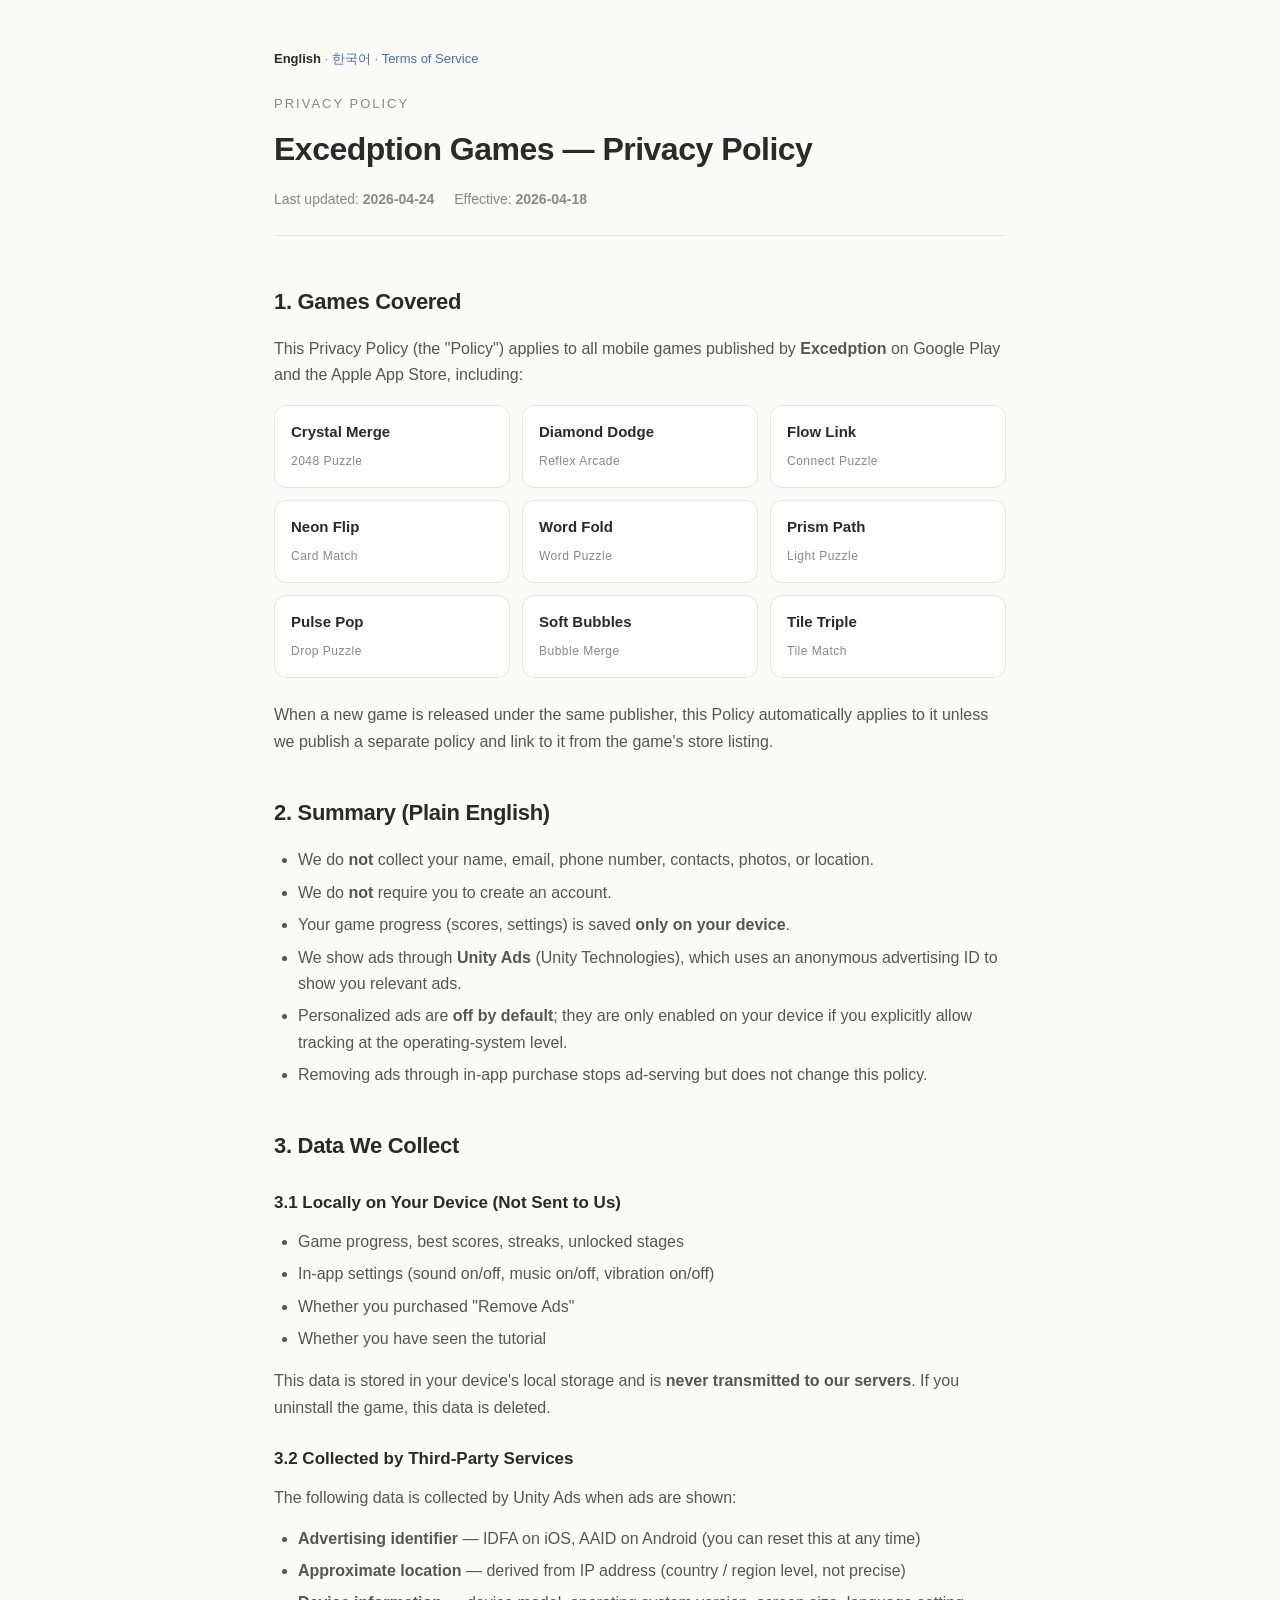
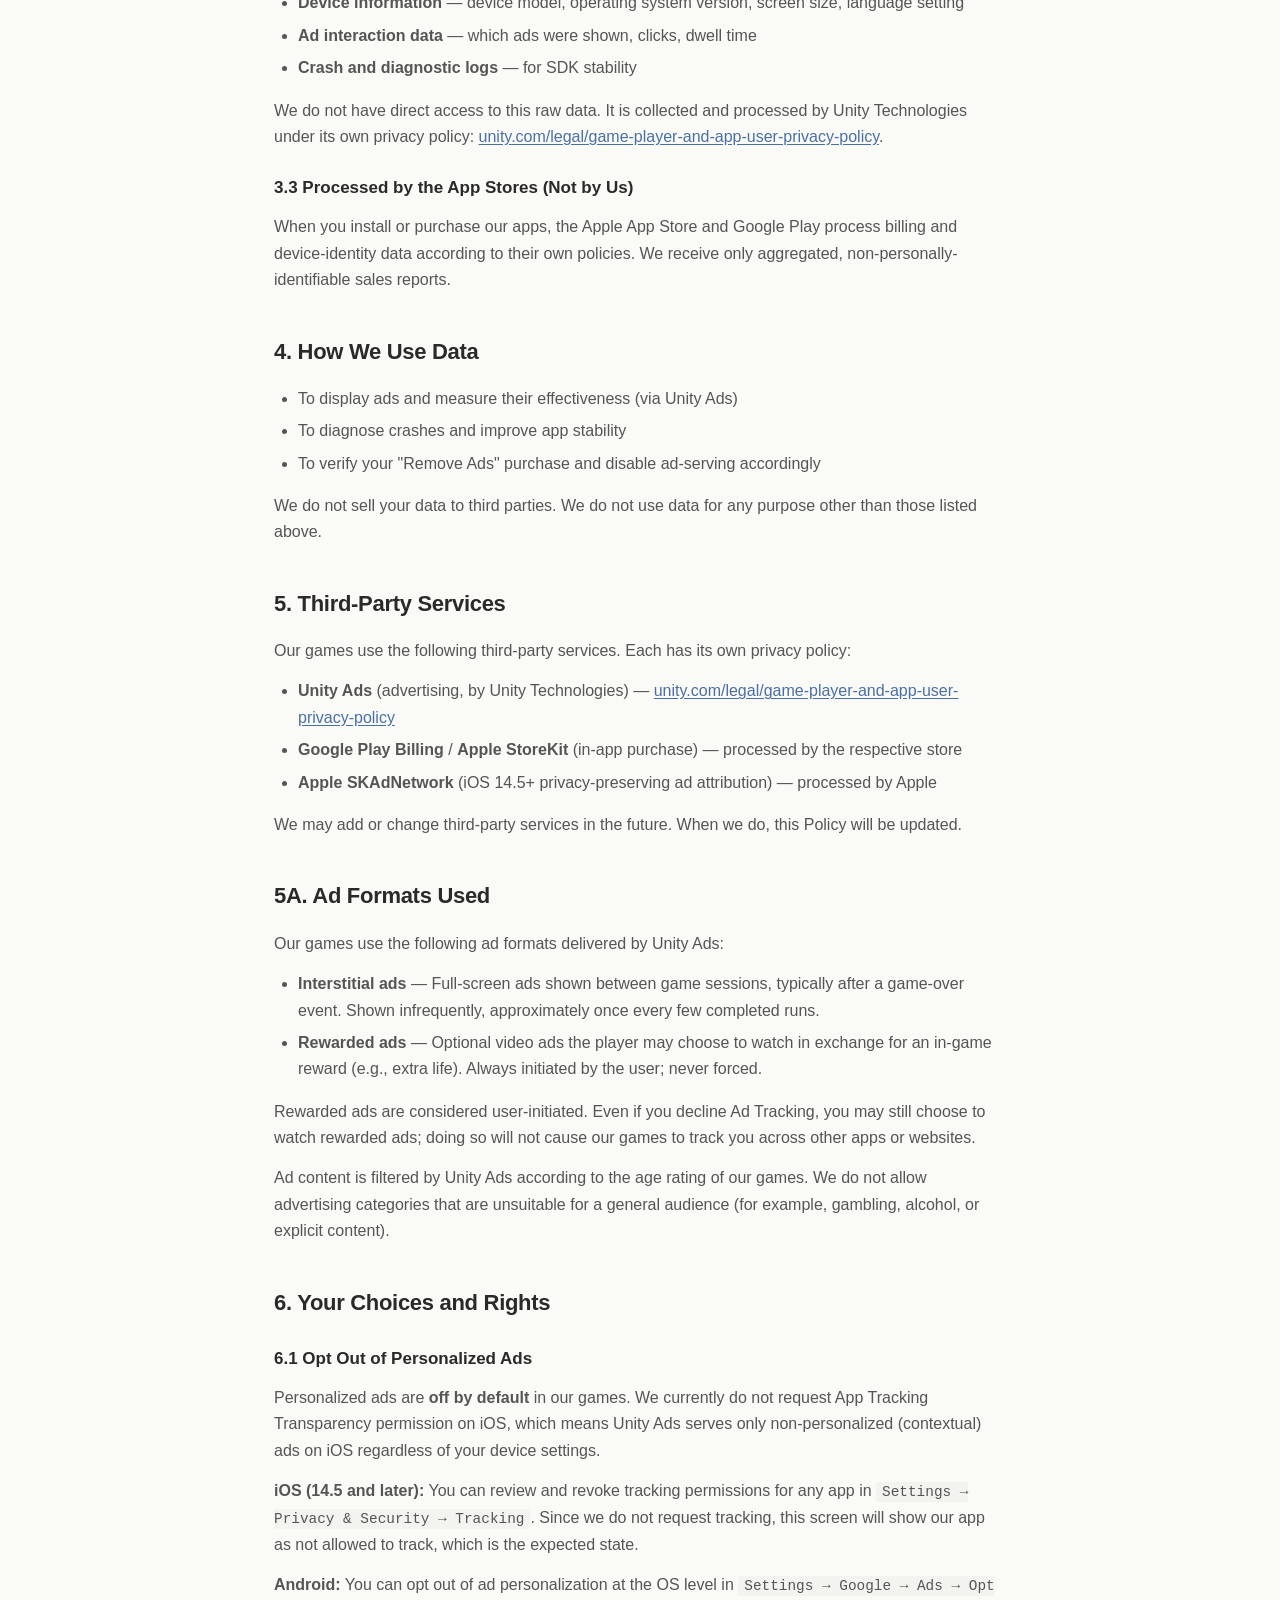
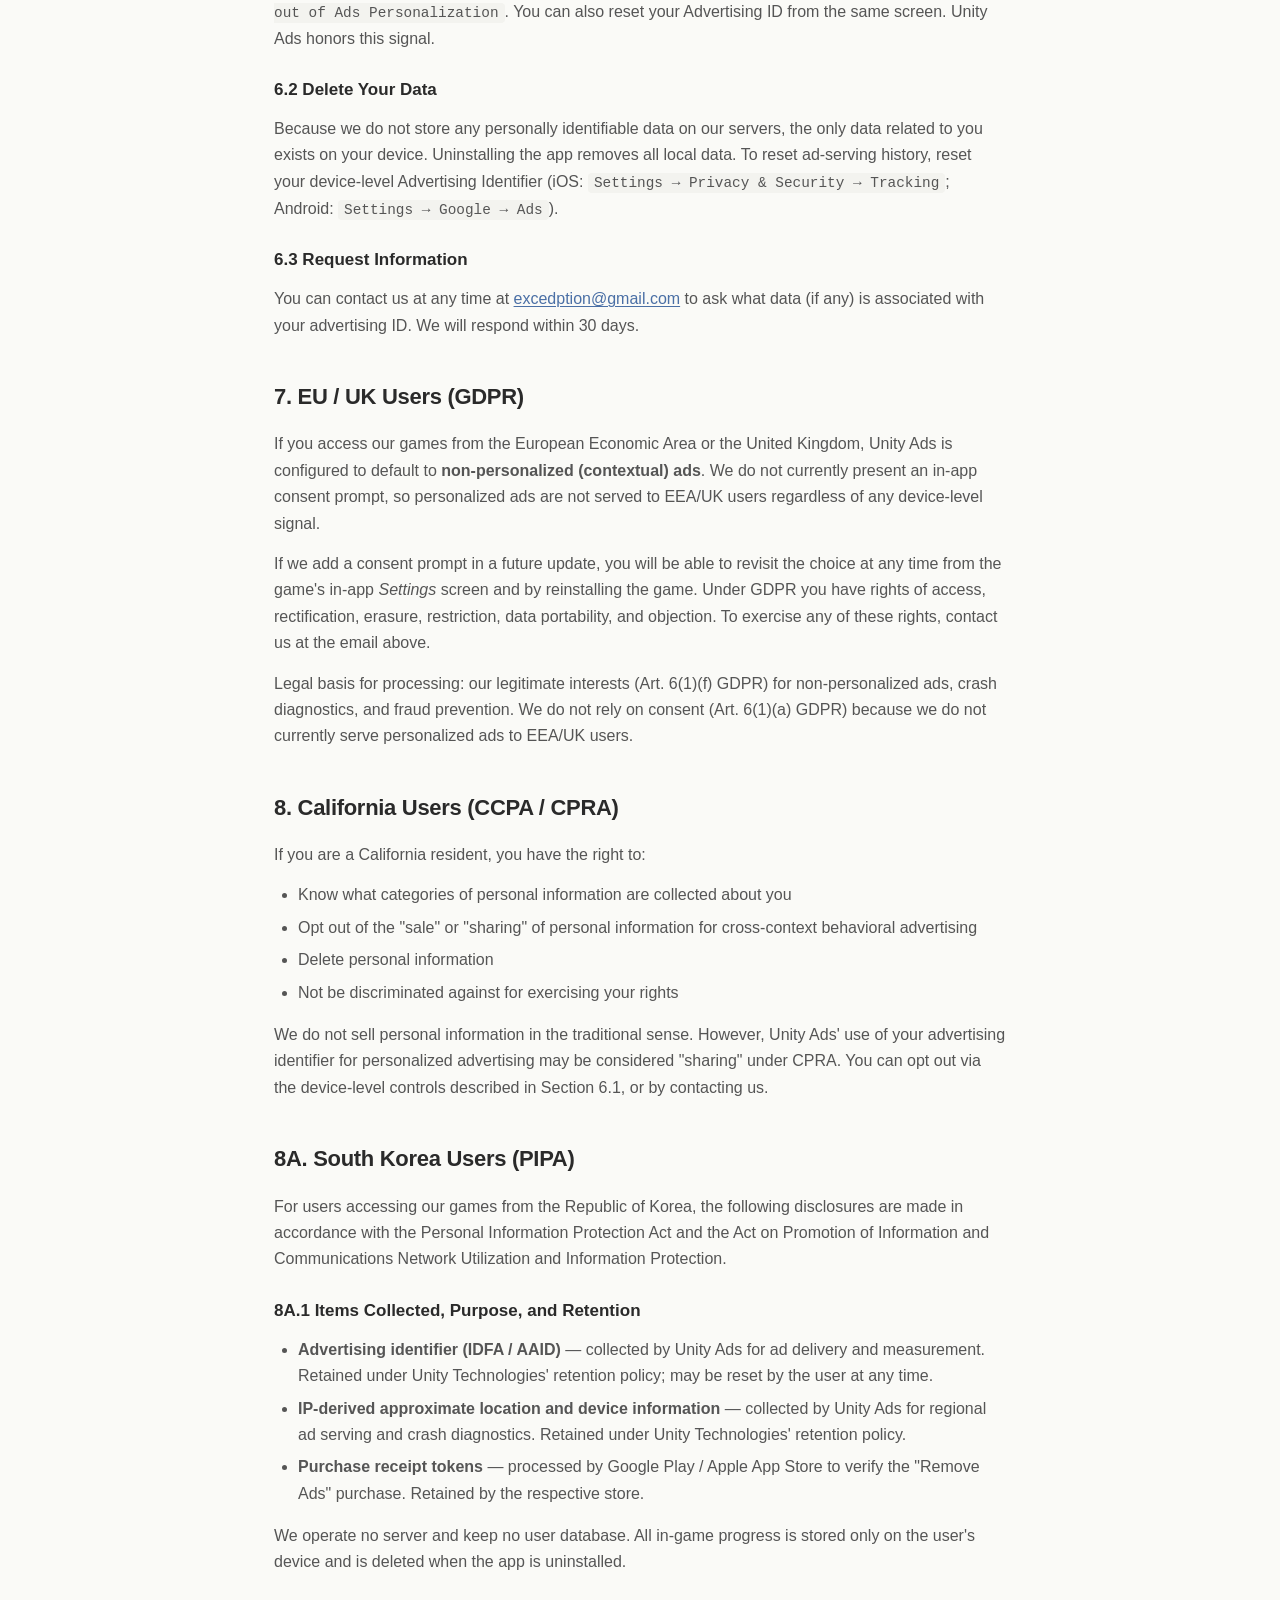
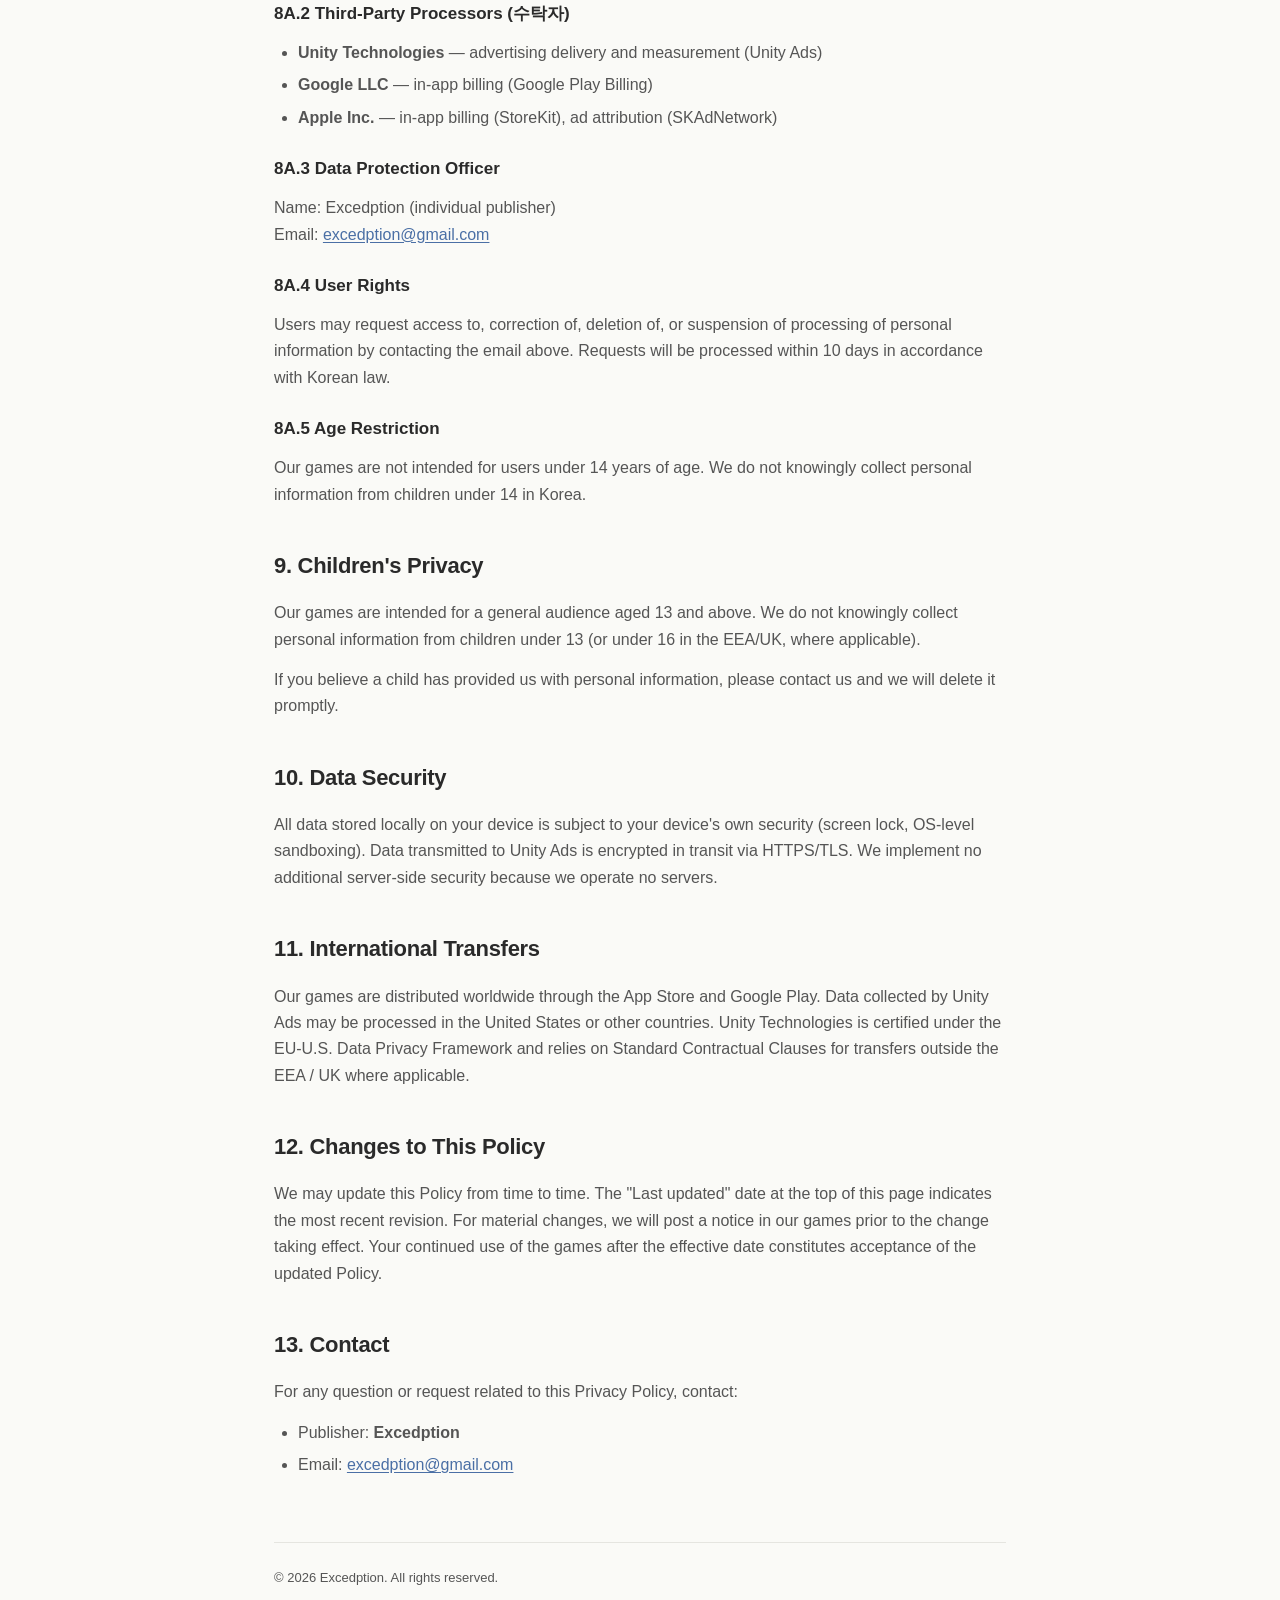
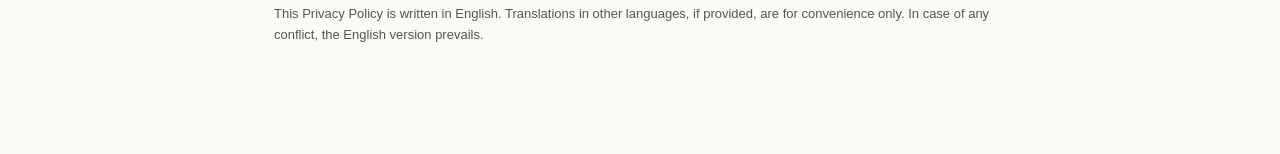
==== commit aa67db15: "Align policy claims with actual Unity Ads implementation - Section 2 summary: personalized ads are o" ====
--- a/index.html
+++ b/index.html
@@ -34,7 +34,7 @@
     <li>We do <strong>not</strong> require you to create an account.</li>
     <li>Your game progress (scores, settings) is saved <strong>only on your device</strong>.</li>
     <li>We show ads through <strong>Unity Ads</strong> (Unity Technologies), which uses an anonymous advertising ID to show you relevant ads.</li>
-    <li>You can disable personalized ads at any time in your device settings.</li>
+    <li>Personalized ads are <strong>off by default</strong>; they are only enabled on your device if you explicitly allow tracking at the operating-system level.</li>
     <li>Removing ads through in-app purchase stops ad-serving but does not change this policy.</li>
   </ul>
 </section>
@@ -91,8 +91,7 @@
   <h2>5A. Ad Formats Used</h2>
   <p>Our games use the following ad formats delivered by Unity Ads:</p>
   <ul>
-    <li><strong>Banner ads</strong> — Small ads shown at the bottom of the screen during gameplay. Always visible unless removed by in-app purchase.</li>
-    <li><strong>Interstitial ads</strong> — Full-screen ads shown between game sessions, typically after a game-over event. Frequency is capped to at most one every 60 seconds.</li>
+    <li><strong>Interstitial ads</strong> — Full-screen ads shown between game sessions, typically after a game-over event. Shown infrequently, approximately once every few completed runs.</li>
     <li><strong>Rewarded ads</strong> — Optional video ads the player may choose to watch in exchange for an in-game reward (e.g., extra life). Always initiated by the user; never forced.</li>
   </ul>
   <p>Rewarded ads are considered user-initiated. Even if you decline Ad Tracking, you may still choose to watch rewarded ads; doing so will not cause our games to track you across other apps or websites.</p>
@@ -103,8 +102,9 @@
   <h2>6. Your Choices and Rights</h2>
 
   <h3>6.1 Opt Out of Personalized Ads</h3>
-  <p><strong>iOS (14.5 and later):</strong> The first time you open the app you will see an "Allow this app to track your activity?" prompt. If you choose "Ask App Not to Track", Unity Ads will show non-personalized ads only. You can also change this at any time in <code>Settings → Privacy & Security → Tracking</code>.</p>
-  <p><strong>Android:</strong> You can opt out of ad personalization at the OS level in <code>Settings → Google → Ads → Opt out of Ads Personalization</code>. You can also reset your Advertising ID from the same screen. Unity Ads honors this signal and will switch to non-personalized (contextual) ads.</p>
+  <p>Personalized ads are <strong>off by default</strong> in our games. We currently do not request App Tracking Transparency permission on iOS, which means Unity Ads serves only non-personalized (contextual) ads on iOS regardless of your device settings.</p>
+  <p><strong>iOS (14.5 and later):</strong> You can review and revoke tracking permissions for any app in <code>Settings → Privacy & Security → Tracking</code>. Since we do not request tracking, this screen will show our app as not allowed to track, which is the expected state.</p>
+  <p><strong>Android:</strong> You can opt out of ad personalization at the OS level in <code>Settings → Google → Ads → Opt out of Ads Personalization</code>. You can also reset your Advertising ID from the same screen. Unity Ads honors this signal.</p>
 
   <h3>6.2 Delete Your Data</h3>
   <p>Because we do not store any personally identifiable data on our servers, the only data related to you exists on your device. Uninstalling the app removes all local data. To reset ad-serving history, reset your device-level Advertising Identifier (iOS: <code>Settings → Privacy & Security → Tracking</code>; Android: <code>Settings → Google → Ads</code>).</p>
@@ -115,13 +115,9 @@
 
 <section>
   <h2>7. EU / UK Users (GDPR)</h2>
-  <p>If you access our games from the European Economic Area or the United Kingdom, we will ask for your consent before personalized ads are shown, in accordance with Unity Ads' GDPR compliance framework. Your choices:</p>
-  <ul>
-    <li><strong>Consent</strong> — Unity Ads shows personalized ads based on your interests.</li>
-    <li><strong>Do not consent</strong> — Unity Ads shows only non-personalized (contextual) ads.</li>
-  </ul>
-  <p>You can revisit this choice at any time from the game's in-app <em>Settings</em> screen (where available) or by reinstalling the game. Under GDPR you have rights of access, rectification, erasure, restriction, data portability, and objection. To exercise any of these rights, contact us at the email above.</p>
-  <p>Legal basis for processing: your consent (Art. 6(1)(a) GDPR) for personalized ads, and our legitimate interests (Art. 6(1)(f) GDPR) for non-personalized ads, crash diagnostics, and fraud prevention.</p>
+  <p>If you access our games from the European Economic Area or the United Kingdom, Unity Ads is configured to default to <strong>non-personalized (contextual) ads</strong>. We do not currently present an in-app consent prompt, so personalized ads are not served to EEA/UK users regardless of any device-level signal.</p>
+  <p>If we add a consent prompt in a future update, you will be able to revisit the choice at any time from the game's in-app <em>Settings</em> screen and by reinstalling the game. Under GDPR you have rights of access, rectification, erasure, restriction, data portability, and objection. To exercise any of these rights, contact us at the email above.</p>
+  <p>Legal basis for processing: our legitimate interests (Art. 6(1)(f) GDPR) for non-personalized ads, crash diagnostics, and fraud prevention. We do not rely on consent (Art. 6(1)(a) GDPR) because we do not currently serve personalized ads to EEA/UK users.</p>
 </section>
 
 <section>
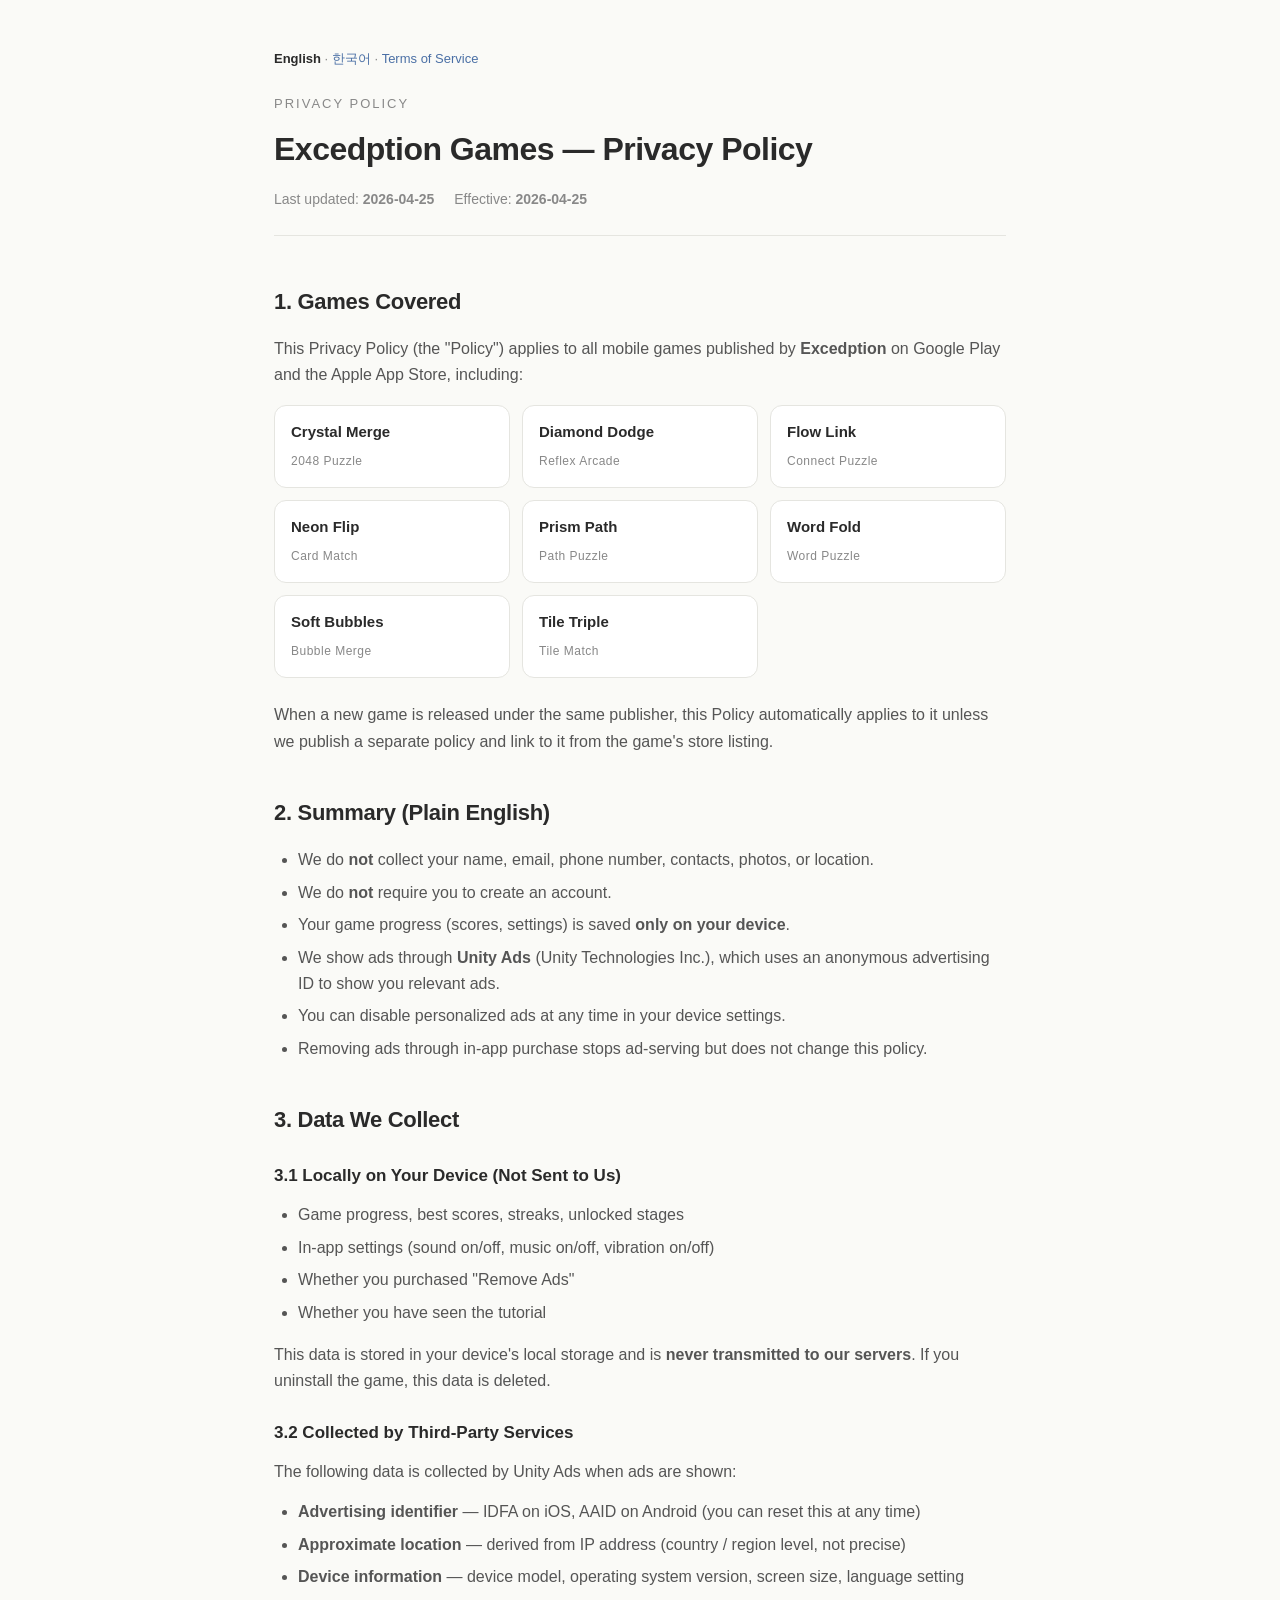
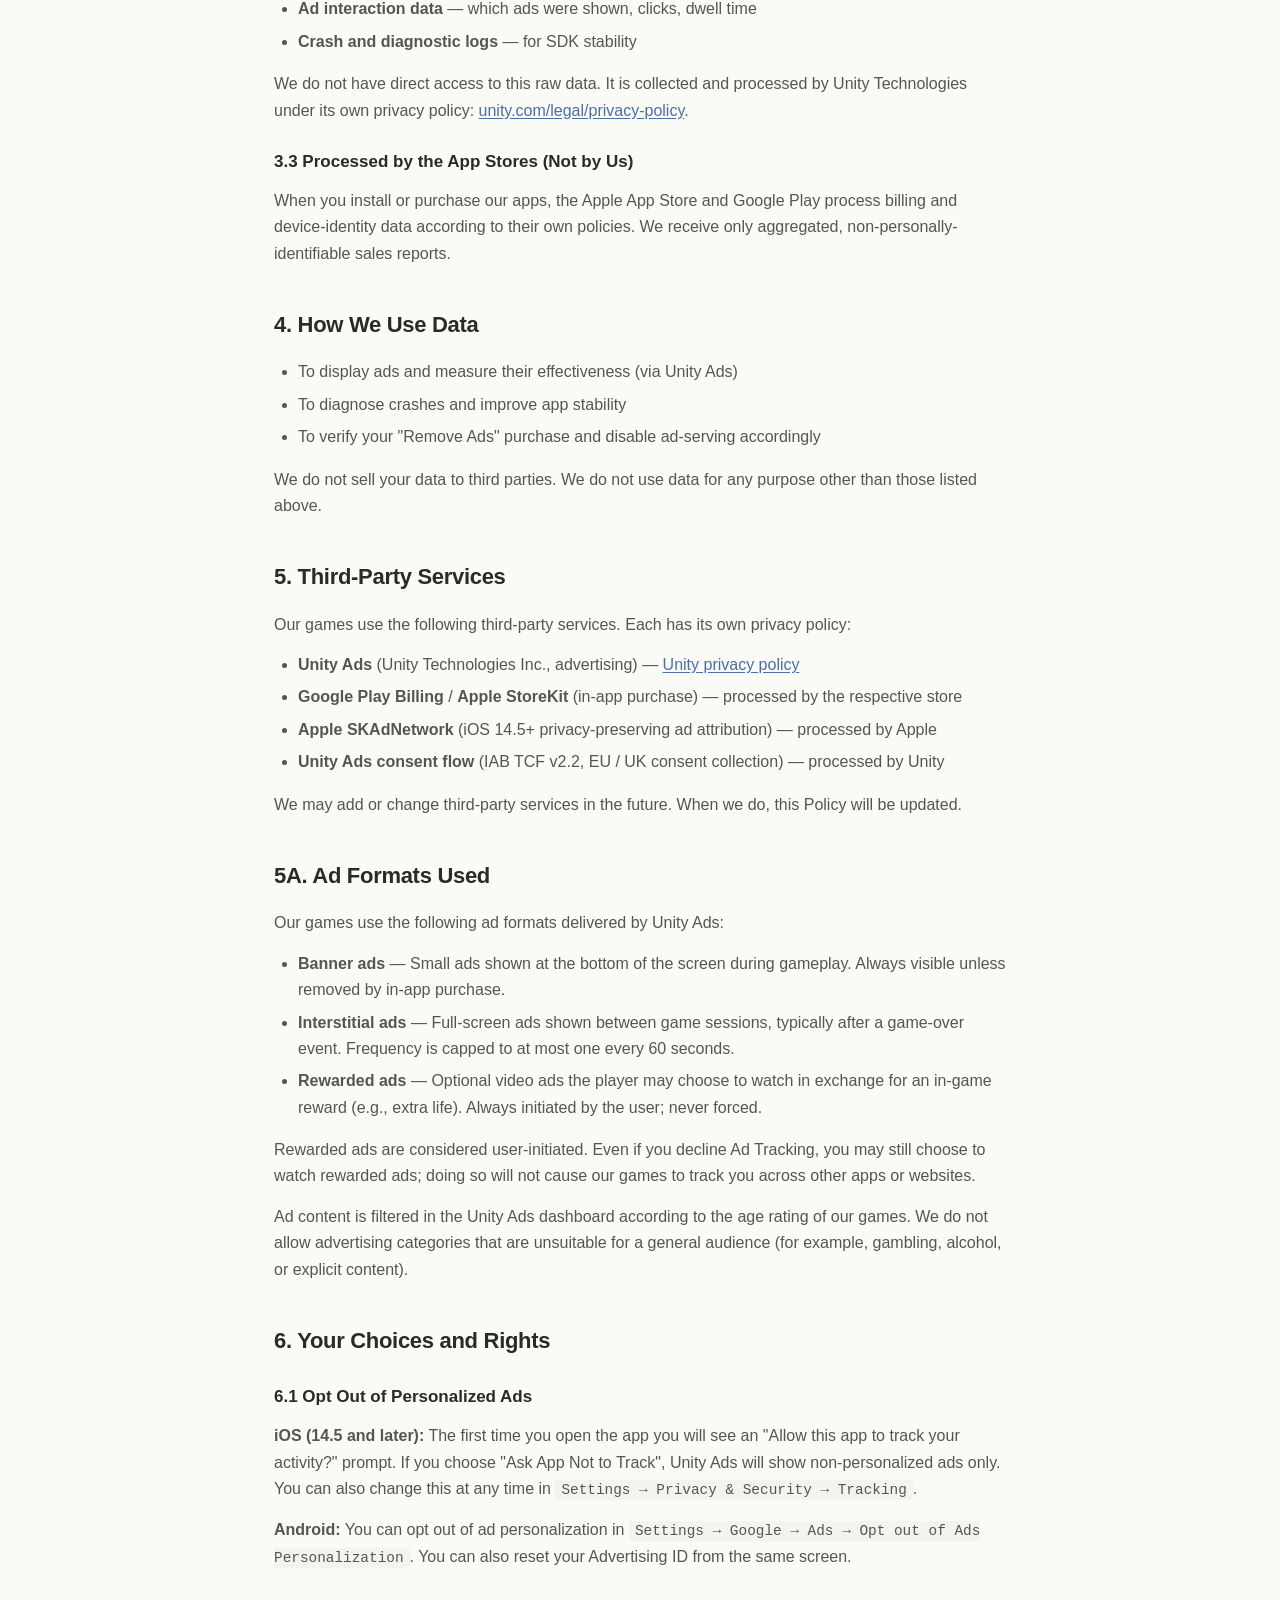
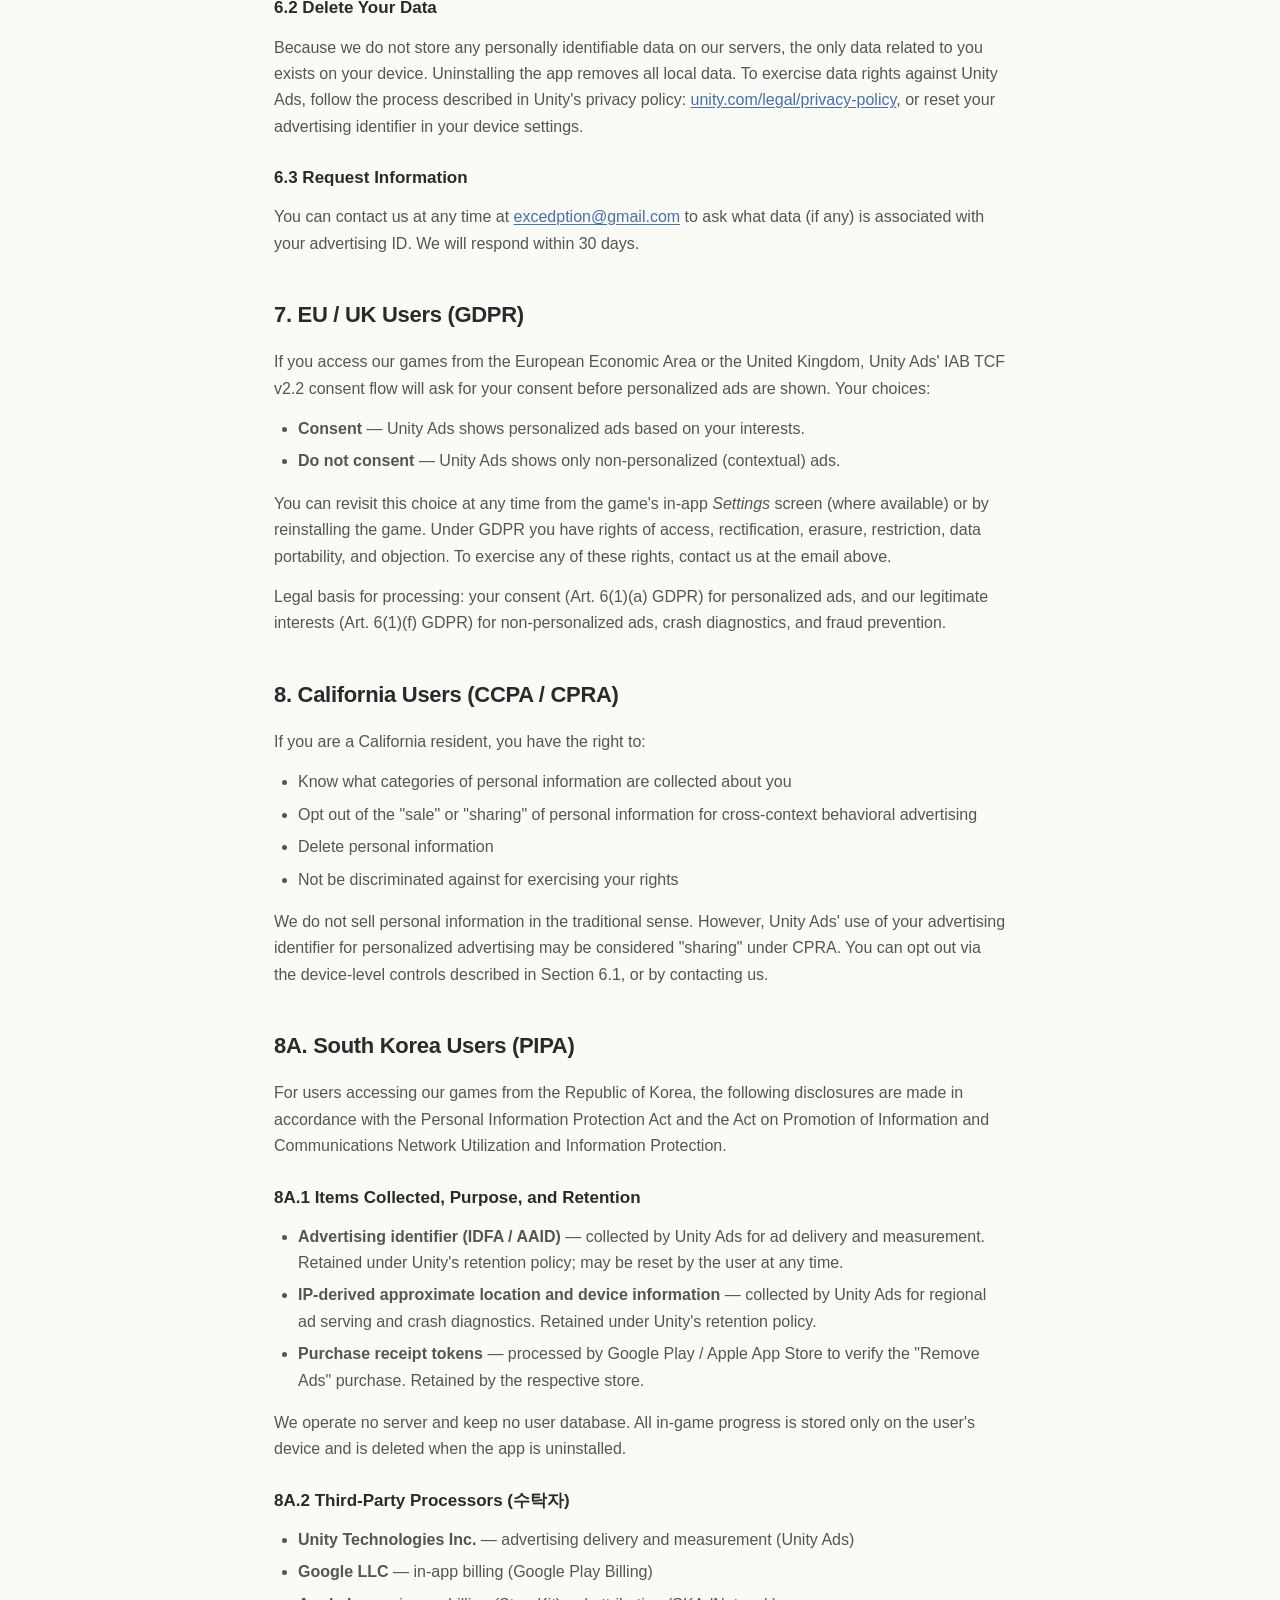
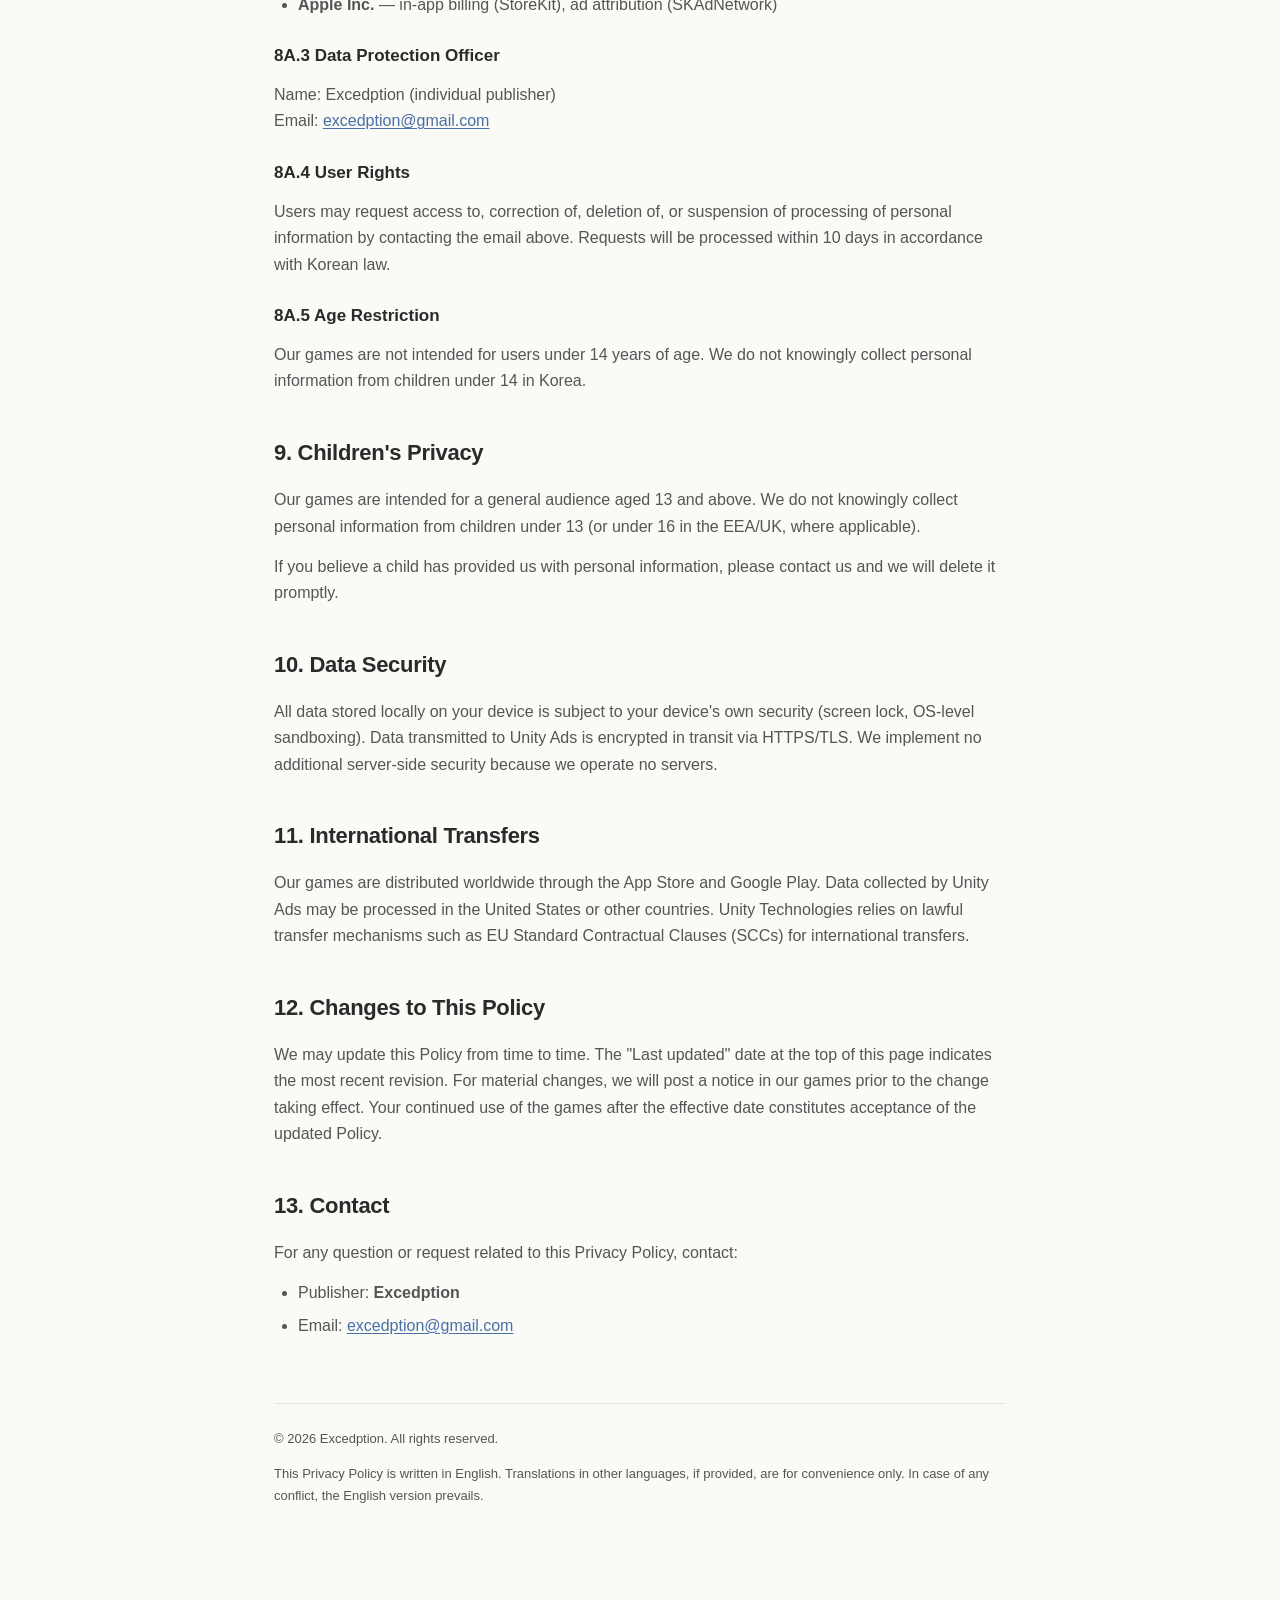
==== commit cb803e8f: "Update policies for Unity Ads and 2026 release" ====
--- a/index.html
+++ b/index.html
@@ -15,8 +15,8 @@
   <div class="eyebrow">Privacy Policy</div>
   <h1 id="title">Excedption Games — Privacy Policy</h1>
   <div class="meta">
-    <span>Last updated: <strong id="date-last">—</strong></span>
-    <span>Effective: <strong id="date-effective">—</strong></span>
+    <span>Last updated: <strong id="date-last">2026-04-25</strong></span>
+    <span>Effective: <strong id="date-effective">2026-04-25</strong></span>
   </div>
 </header>
 
@@ -33,8 +33,8 @@
     <li>We do <strong>not</strong> collect your name, email, phone number, contacts, photos, or location.</li>
     <li>We do <strong>not</strong> require you to create an account.</li>
     <li>Your game progress (scores, settings) is saved <strong>only on your device</strong>.</li>
-    <li>We show ads through <strong>Unity Ads</strong> (Unity Technologies), which uses an anonymous advertising ID to show you relevant ads.</li>
-    <li>Personalized ads are <strong>off by default</strong>; they are only enabled on your device if you explicitly allow tracking at the operating-system level.</li>
+    <li>We show ads through <strong>Unity Ads</strong> (Unity Technologies Inc.), which uses an anonymous advertising ID to show you relevant ads.</li>
+    <li>You can disable personalized ads at any time in your device settings.</li>
     <li>Removing ads through in-app purchase stops ad-serving but does not change this policy.</li>
   </ul>
 </section>
@@ -60,7 +60,7 @@
     <li><strong>Ad interaction data</strong> — which ads were shown, clicks, dwell time</li>
     <li><strong>Crash and diagnostic logs</strong> — for SDK stability</li>
   </ul>
-  <p>We do not have direct access to this raw data. It is collected and processed by Unity Technologies under its own privacy policy: <a href="https://unity.com/legal/game-player-and-app-user-privacy-policy" target="_blank" rel="noopener">unity.com/legal/game-player-and-app-user-privacy-policy</a>.</p>
+  <p>We do not have direct access to this raw data. It is collected and processed by Unity Technologies under its own privacy policy: <a href="https://unity.com/legal/privacy-policy" target="_blank" rel="noopener">unity.com/legal/privacy-policy</a>.</p>
 
   <h3>3.3 Processed by the App Stores (Not by Us)</h3>
   <p>When you install or purchase our apps, the Apple App Store and Google Play process billing and device-identity data according to their own policies. We receive only aggregated, non-personally-identifiable sales reports.</p>
@@ -80,9 +80,10 @@
   <h2>5. Third-Party Services</h2>
   <p>Our games use the following third-party services. Each has its own privacy policy:</p>
   <ul>
-    <li><strong>Unity Ads</strong> (advertising, by Unity Technologies) — <a href="https://unity.com/legal/game-player-and-app-user-privacy-policy" target="_blank" rel="noopener">unity.com/legal/game-player-and-app-user-privacy-policy</a></li>
+    <li><strong>Unity Ads</strong> (Unity Technologies Inc., advertising) — <a href="https://unity.com/legal/privacy-policy" target="_blank" rel="noopener">Unity privacy policy</a></li>
     <li><strong>Google Play Billing</strong> / <strong>Apple StoreKit</strong> (in-app purchase) — processed by the respective store</li>
     <li><strong>Apple SKAdNetwork</strong> (iOS 14.5+ privacy-preserving ad attribution) — processed by Apple</li>
+    <li><strong>Unity Ads consent flow</strong> (IAB TCF v2.2, EU / UK consent collection) — processed by Unity</li>
   </ul>
   <p>We may add or change third-party services in the future. When we do, this Policy will be updated.</p>
 </section>
@@ -91,23 +92,23 @@
   <h2>5A. Ad Formats Used</h2>
   <p>Our games use the following ad formats delivered by Unity Ads:</p>
   <ul>
-    <li><strong>Interstitial ads</strong> — Full-screen ads shown between game sessions, typically after a game-over event. Shown infrequently, approximately once every few completed runs.</li>
+    <li><strong>Banner ads</strong> — Small ads shown at the bottom of the screen during gameplay. Always visible unless removed by in-app purchase.</li>
+    <li><strong>Interstitial ads</strong> — Full-screen ads shown between game sessions, typically after a game-over event. Frequency is capped to at most one every 60 seconds.</li>
     <li><strong>Rewarded ads</strong> — Optional video ads the player may choose to watch in exchange for an in-game reward (e.g., extra life). Always initiated by the user; never forced.</li>
   </ul>
   <p>Rewarded ads are considered user-initiated. Even if you decline Ad Tracking, you may still choose to watch rewarded ads; doing so will not cause our games to track you across other apps or websites.</p>
-  <p>Ad content is filtered by Unity Ads according to the age rating of our games. We do not allow advertising categories that are unsuitable for a general audience (for example, gambling, alcohol, or explicit content).</p>
+  <p>Ad content is filtered in the Unity Ads dashboard according to the age rating of our games. We do not allow advertising categories that are unsuitable for a general audience (for example, gambling, alcohol, or explicit content).</p>
 </section>
 
 <section>
   <h2>6. Your Choices and Rights</h2>
 
   <h3>6.1 Opt Out of Personalized Ads</h3>
-  <p>Personalized ads are <strong>off by default</strong> in our games. We currently do not request App Tracking Transparency permission on iOS, which means Unity Ads serves only non-personalized (contextual) ads on iOS regardless of your device settings.</p>
-  <p><strong>iOS (14.5 and later):</strong> You can review and revoke tracking permissions for any app in <code>Settings → Privacy & Security → Tracking</code>. Since we do not request tracking, this screen will show our app as not allowed to track, which is the expected state.</p>
-  <p><strong>Android:</strong> You can opt out of ad personalization at the OS level in <code>Settings → Google → Ads → Opt out of Ads Personalization</code>. You can also reset your Advertising ID from the same screen. Unity Ads honors this signal.</p>
+  <p><strong>iOS (14.5 and later):</strong> The first time you open the app you will see an "Allow this app to track your activity?" prompt. If you choose "Ask App Not to Track", Unity Ads will show non-personalized ads only. You can also change this at any time in <code>Settings → Privacy & Security → Tracking</code>.</p>
+  <p><strong>Android:</strong> You can opt out of ad personalization in <code>Settings → Google → Ads → Opt out of Ads Personalization</code>. You can also reset your Advertising ID from the same screen.</p>
 
   <h3>6.2 Delete Your Data</h3>
-  <p>Because we do not store any personally identifiable data on our servers, the only data related to you exists on your device. Uninstalling the app removes all local data. To reset ad-serving history, reset your device-level Advertising Identifier (iOS: <code>Settings → Privacy & Security → Tracking</code>; Android: <code>Settings → Google → Ads</code>).</p>
+  <p>Because we do not store any personally identifiable data on our servers, the only data related to you exists on your device. Uninstalling the app removes all local data. To exercise data rights against Unity Ads, follow the process described in Unity's privacy policy: <a href="https://unity.com/legal/privacy-policy" target="_blank" rel="noopener">unity.com/legal/privacy-policy</a>, or reset your advertising identifier in your device settings.</p>
 
   <h3>6.3 Request Information</h3>
   <p>You can contact us at any time at <a href="mailto:excedption@gmail.com" id="contact-link">excedption@gmail.com</a> to ask what data (if any) is associated with your advertising ID. We will respond within 30 days.</p>
@@ -115,9 +116,13 @@
 
 <section>
   <h2>7. EU / UK Users (GDPR)</h2>
-  <p>If you access our games from the European Economic Area or the United Kingdom, Unity Ads is configured to default to <strong>non-personalized (contextual) ads</strong>. We do not currently present an in-app consent prompt, so personalized ads are not served to EEA/UK users regardless of any device-level signal.</p>
-  <p>If we add a consent prompt in a future update, you will be able to revisit the choice at any time from the game's in-app <em>Settings</em> screen and by reinstalling the game. Under GDPR you have rights of access, rectification, erasure, restriction, data portability, and objection. To exercise any of these rights, contact us at the email above.</p>
-  <p>Legal basis for processing: our legitimate interests (Art. 6(1)(f) GDPR) for non-personalized ads, crash diagnostics, and fraud prevention. We do not rely on consent (Art. 6(1)(a) GDPR) because we do not currently serve personalized ads to EEA/UK users.</p>
+  <p>If you access our games from the European Economic Area or the United Kingdom, Unity Ads' IAB TCF v2.2 consent flow will ask for your consent before personalized ads are shown. Your choices:</p>
+  <ul>
+    <li><strong>Consent</strong> — Unity Ads shows personalized ads based on your interests.</li>
+    <li><strong>Do not consent</strong> — Unity Ads shows only non-personalized (contextual) ads.</li>
+  </ul>
+  <p>You can revisit this choice at any time from the game's in-app <em>Settings</em> screen (where available) or by reinstalling the game. Under GDPR you have rights of access, rectification, erasure, restriction, data portability, and objection. To exercise any of these rights, contact us at the email above.</p>
+  <p>Legal basis for processing: your consent (Art. 6(1)(a) GDPR) for personalized ads, and our legitimate interests (Art. 6(1)(f) GDPR) for non-personalized ads, crash diagnostics, and fraud prevention.</p>
 </section>
 
 <section>
@@ -138,15 +143,15 @@
 
   <h3>8A.1 Items Collected, Purpose, and Retention</h3>
   <ul>
-    <li><strong>Advertising identifier (IDFA / AAID)</strong> — collected by Unity Ads for ad delivery and measurement. Retained under Unity Technologies' retention policy; may be reset by the user at any time.</li>
-    <li><strong>IP-derived approximate location and device information</strong> — collected by Unity Ads for regional ad serving and crash diagnostics. Retained under Unity Technologies' retention policy.</li>
+    <li><strong>Advertising identifier (IDFA / AAID)</strong> — collected by Unity Ads for ad delivery and measurement. Retained under Unity's retention policy; may be reset by the user at any time.</li>
+    <li><strong>IP-derived approximate location and device information</strong> — collected by Unity Ads for regional ad serving and crash diagnostics. Retained under Unity's retention policy.</li>
     <li><strong>Purchase receipt tokens</strong> — processed by Google Play / Apple App Store to verify the "Remove Ads" purchase. Retained by the respective store.</li>
   </ul>
   <p>We operate no server and keep no user database. All in-game progress is stored only on the user's device and is deleted when the app is uninstalled.</p>
 
   <h3>8A.2 Third-Party Processors (수탁자)</h3>
   <ul>
-    <li><strong>Unity Technologies</strong> — advertising delivery and measurement (Unity Ads)</li>
+    <li><strong>Unity Technologies Inc.</strong> — advertising delivery and measurement (Unity Ads)</li>
     <li><strong>Google LLC</strong> — in-app billing (Google Play Billing)</li>
     <li><strong>Apple Inc.</strong> — in-app billing (StoreKit), ad attribution (SKAdNetwork)</li>
   </ul>
@@ -175,7 +180,7 @@
 
 <section>
   <h2>11. International Transfers</h2>
-  <p>Our games are distributed worldwide through the App Store and Google Play. Data collected by Unity Ads may be processed in the United States or other countries. Unity Technologies is certified under the EU-U.S. Data Privacy Framework and relies on Standard Contractual Clauses for transfers outside the EEA / UK where applicable.</p>
+  <p>Our games are distributed worldwide through the App Store and Google Play. Data collected by Unity Ads may be processed in the United States or other countries. Unity Technologies relies on lawful transfer mechanisms such as EU Standard Contractual Clauses (SCCs) for international transfers.</p>
 </section>
 
 <section>
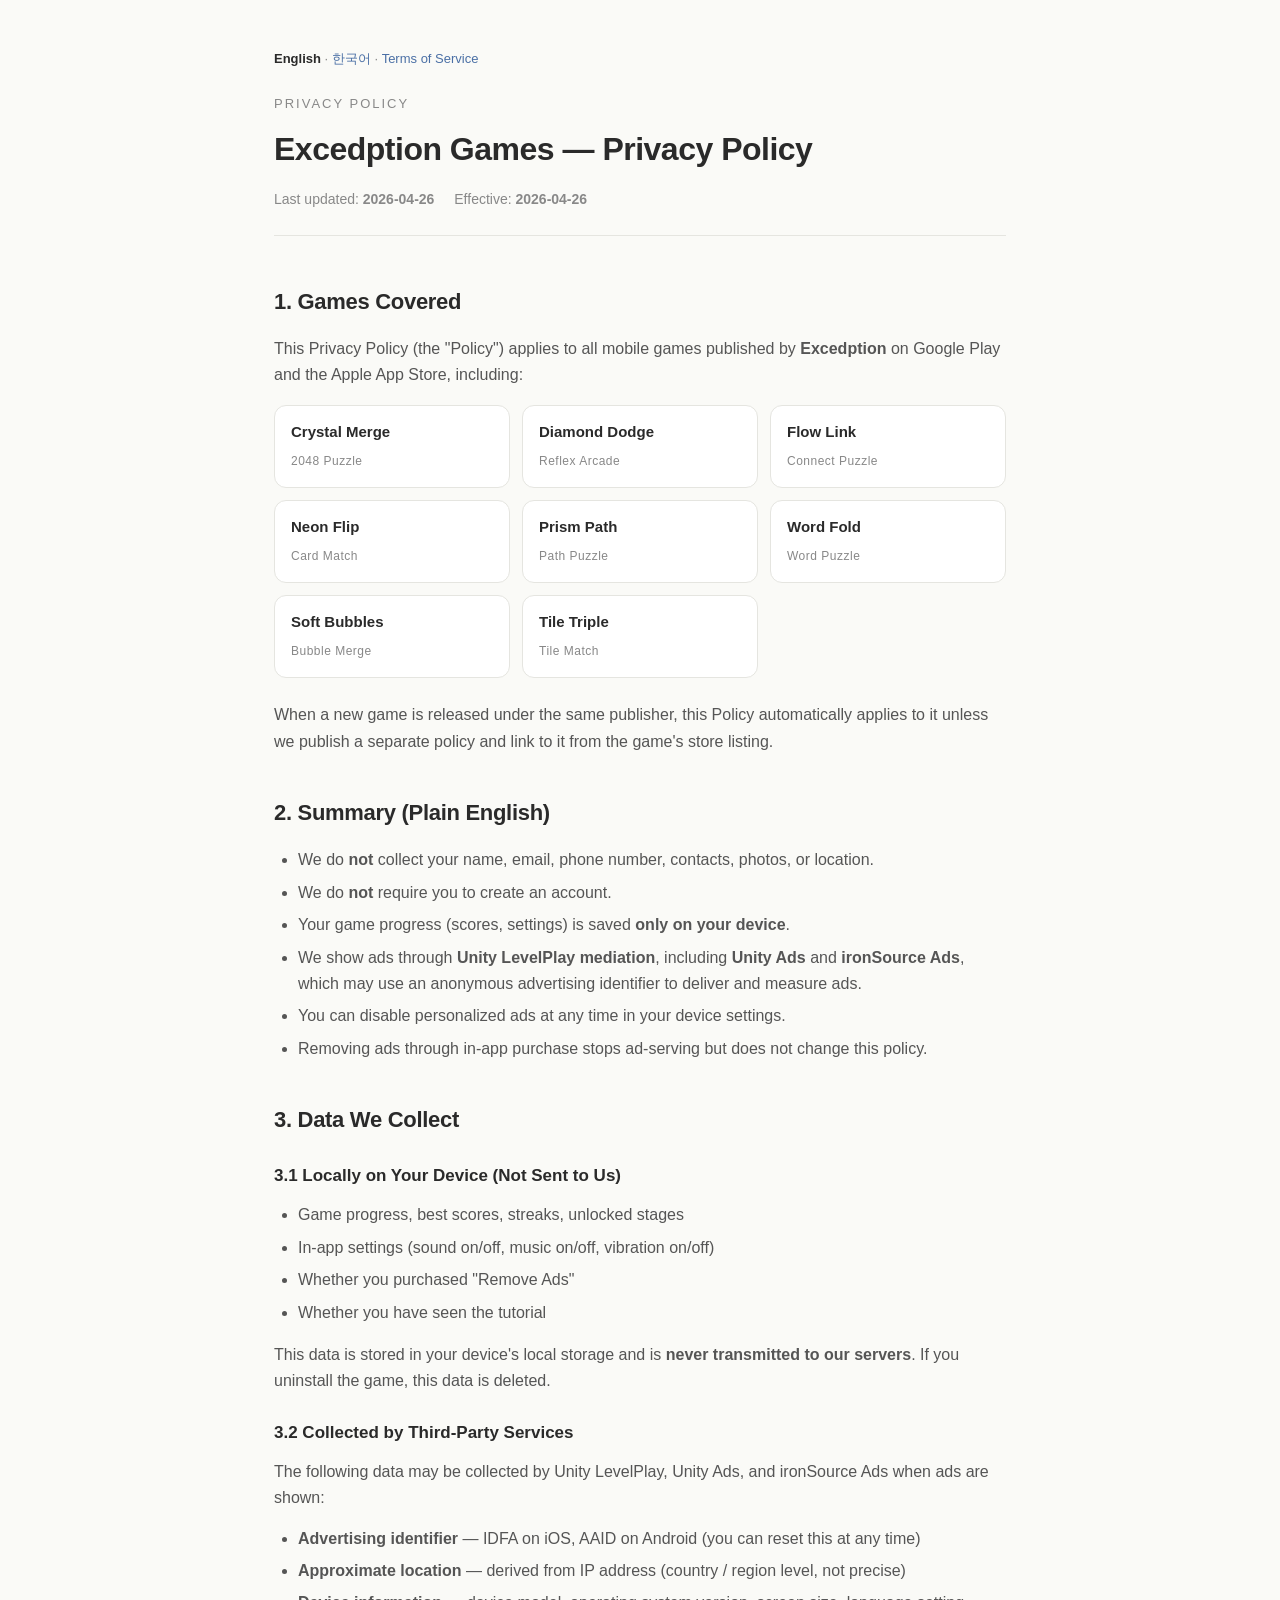
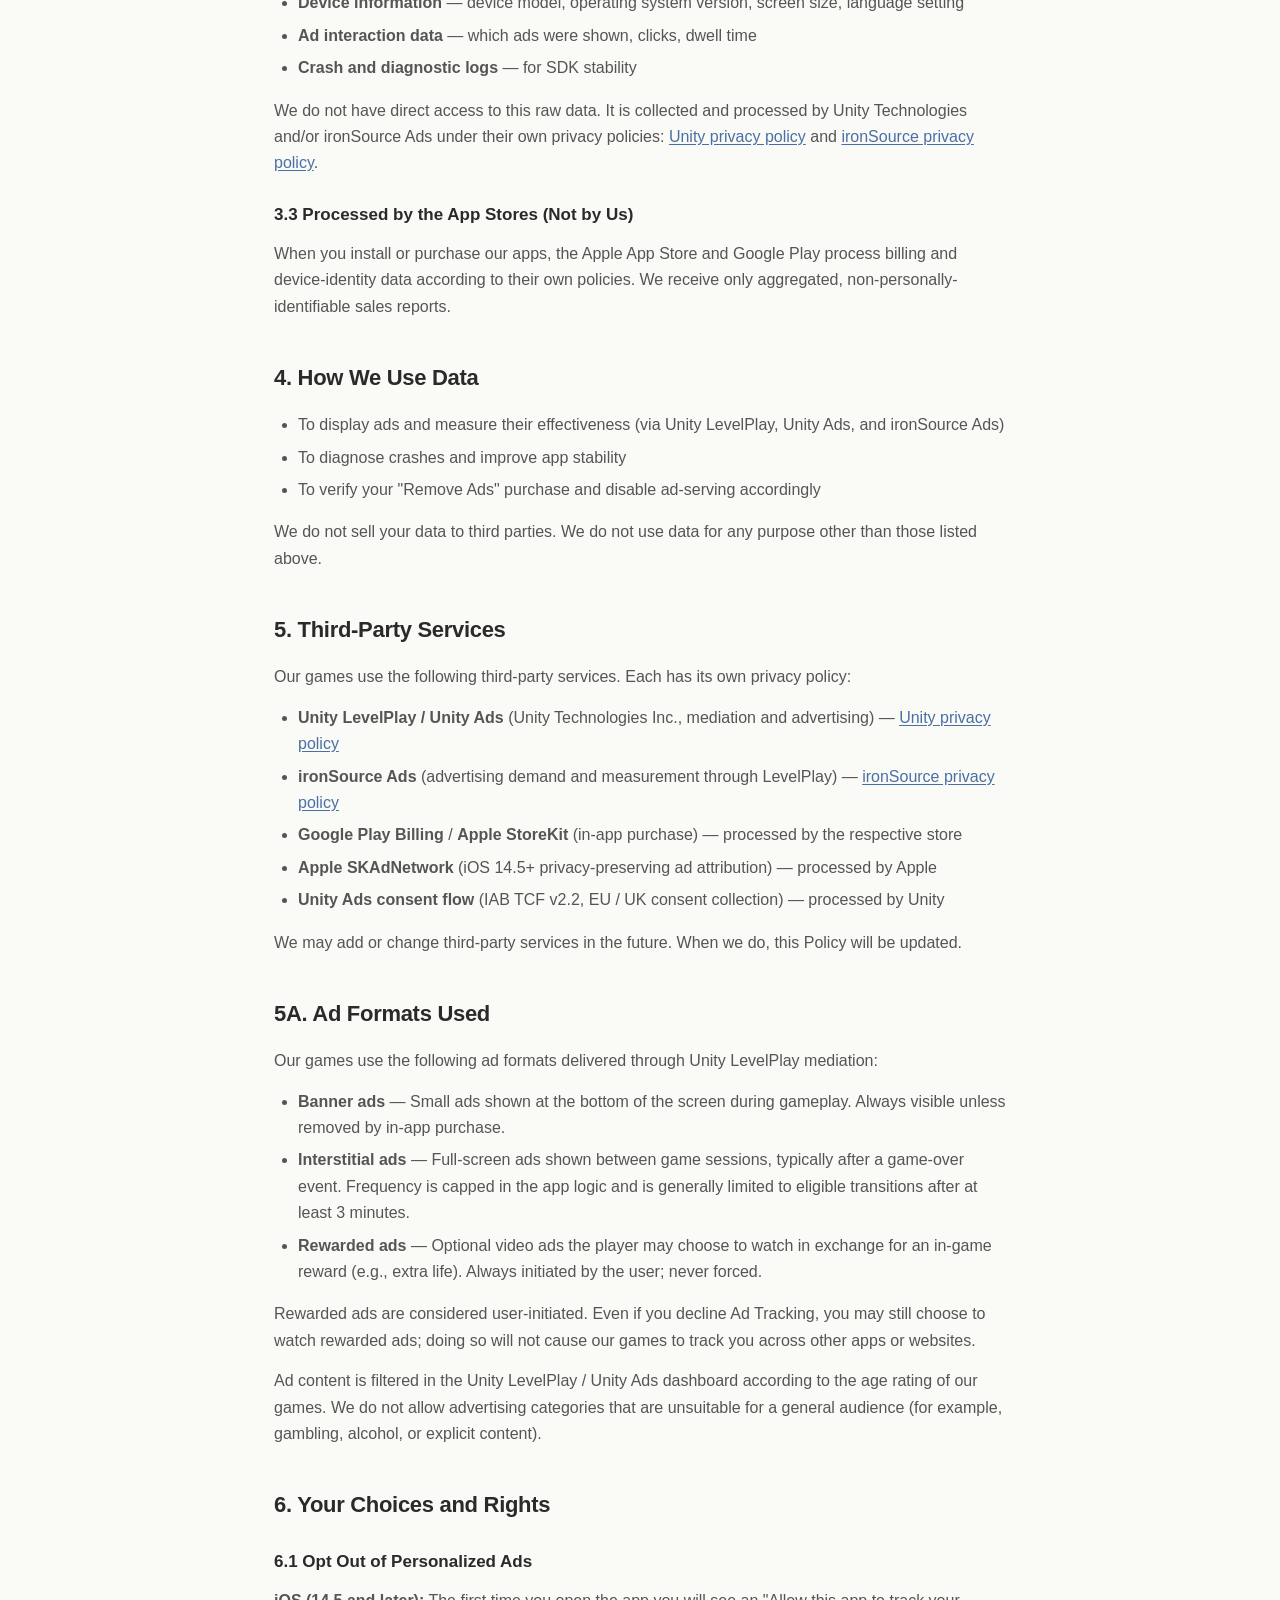
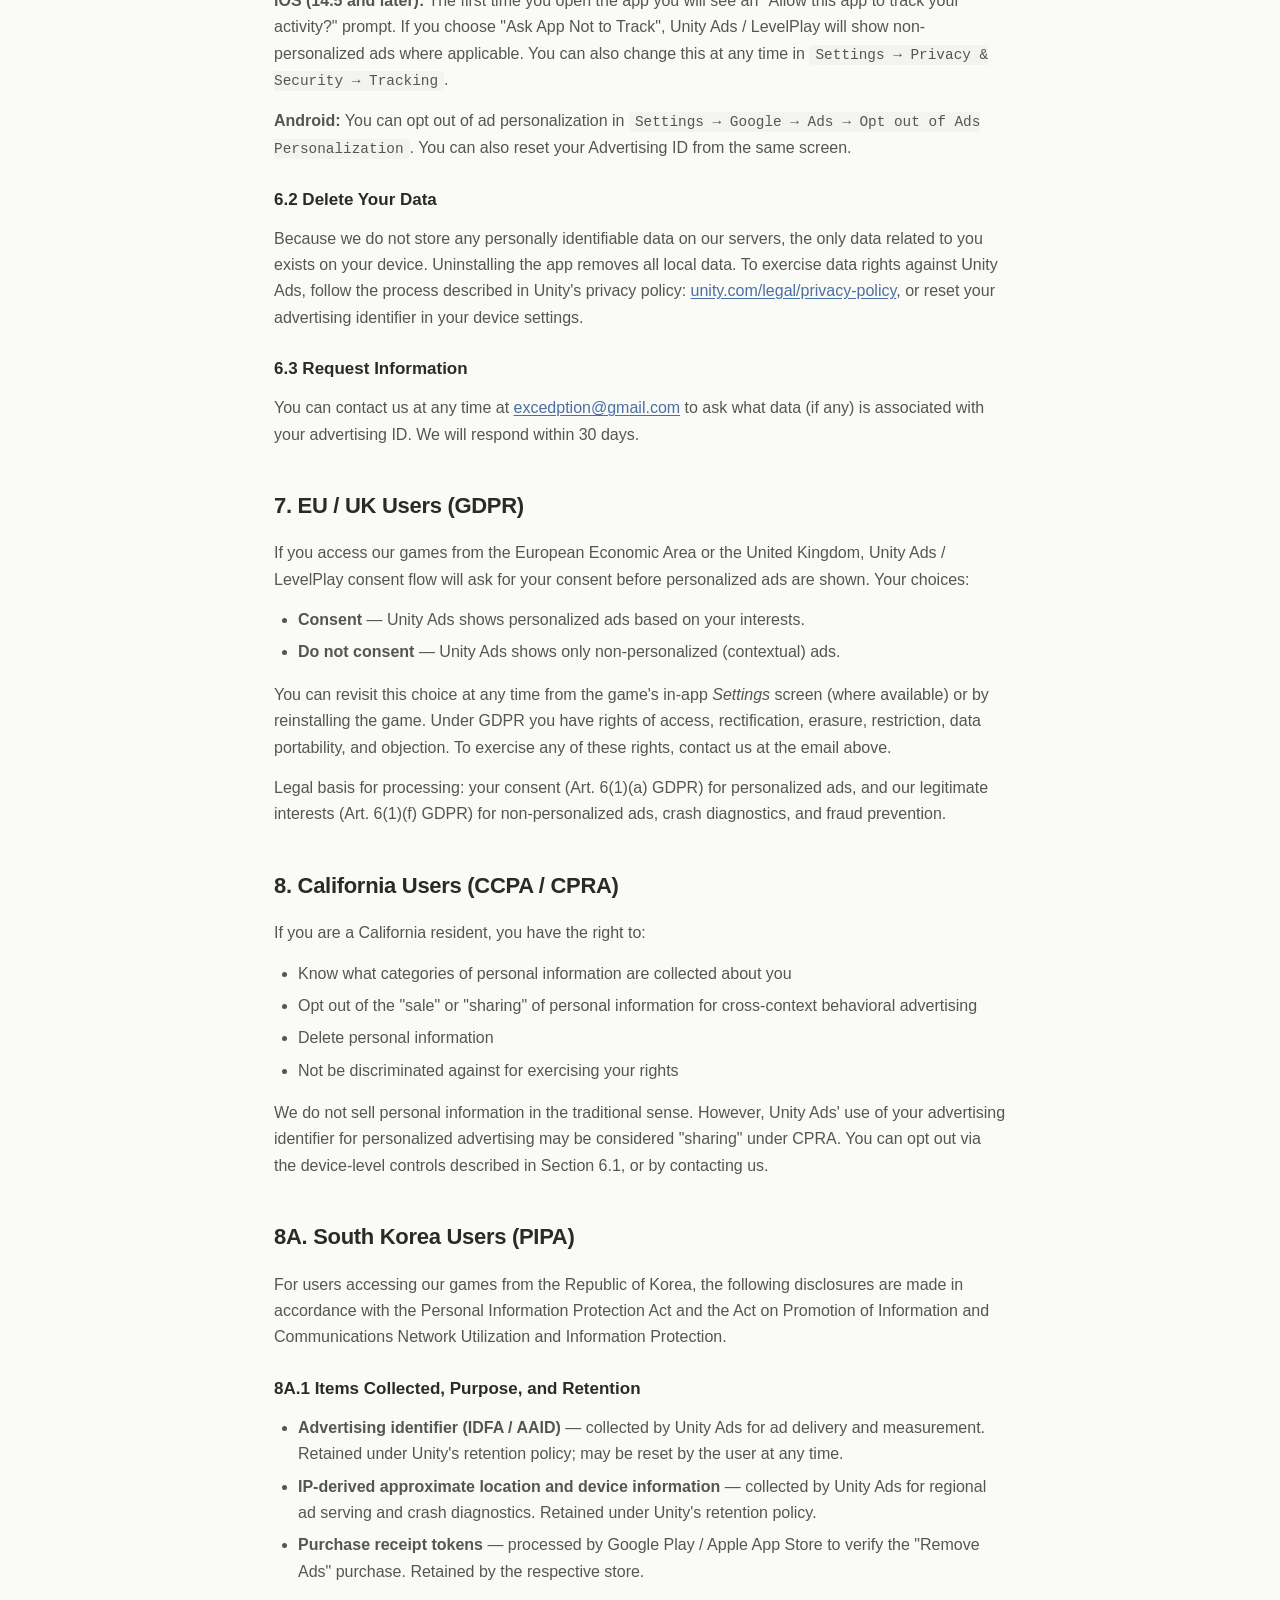
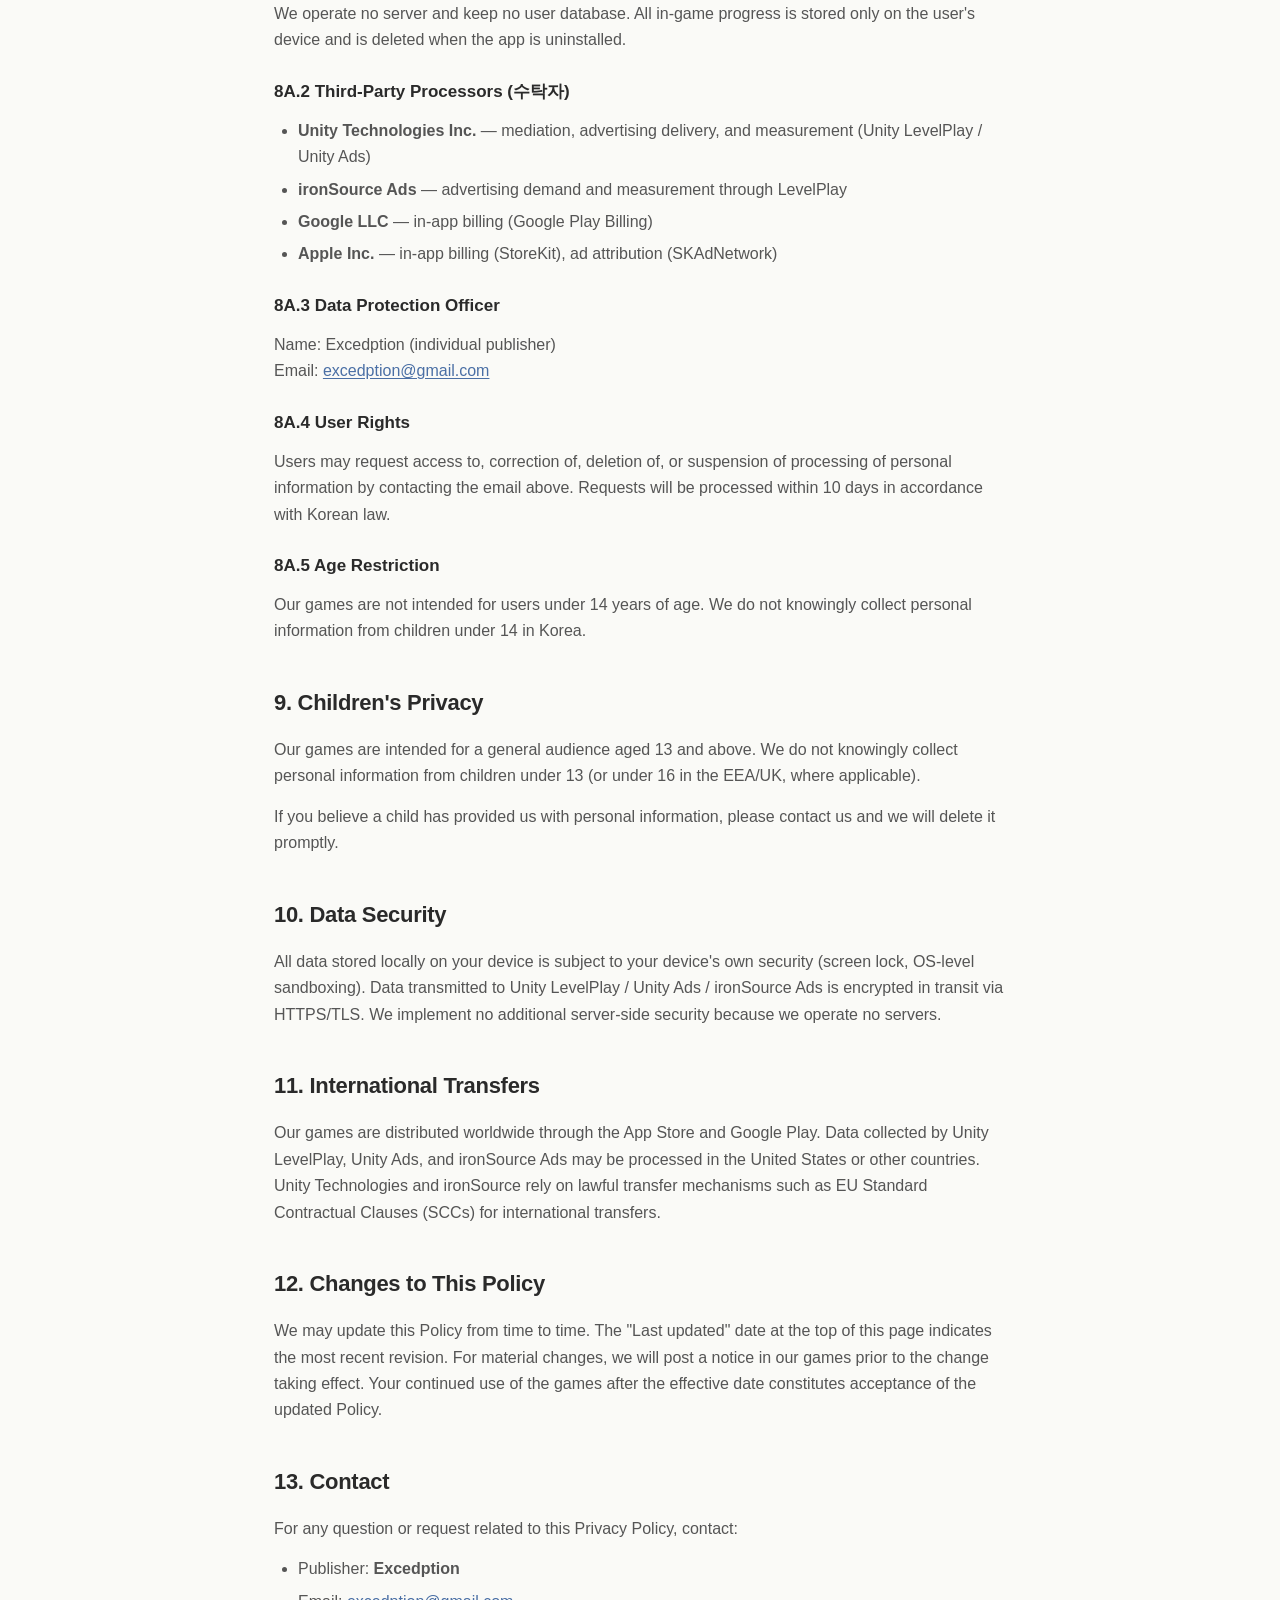
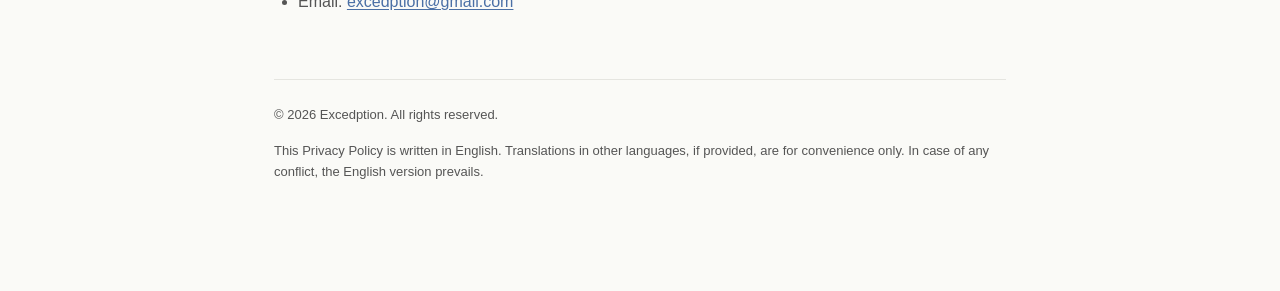
==== commit 480f31be: "Update privacy policy for LevelPlay mediation" ====
--- a/index.html
+++ b/index.html
@@ -33,7 +33,7 @@
     <li>We do <strong>not</strong> collect your name, email, phone number, contacts, photos, or location.</li>
     <li>We do <strong>not</strong> require you to create an account.</li>
     <li>Your game progress (scores, settings) is saved <strong>only on your device</strong>.</li>
-    <li>We show ads through <strong>Unity Ads</strong> (Unity Technologies Inc.), which uses an anonymous advertising ID to show you relevant ads.</li>
+    <li>We show ads through <strong>Unity LevelPlay mediation</strong>, including <strong>Unity Ads</strong> and <strong>ironSource Ads</strong>, which may use an anonymous advertising identifier to deliver and measure ads.</li>
     <li>You can disable personalized ads at any time in your device settings.</li>
     <li>Removing ads through in-app purchase stops ad-serving but does not change this policy.</li>
   </ul>
@@ -52,7 +52,7 @@
   <p>This data is stored in your device's local storage and is <strong>never transmitted to our servers</strong>. If you uninstall the game, this data is deleted.</p>
 
   <h3>3.2 Collected by Third-Party Services</h3>
-  <p>The following data is collected by Unity Ads when ads are shown:</p>
+  <p>The following data may be collected by Unity LevelPlay, Unity Ads, and ironSource Ads when ads are shown:</p>
   <ul>
     <li><strong>Advertising identifier</strong> — IDFA on iOS, AAID on Android (you can reset this at any time)</li>
     <li><strong>Approximate location</strong> — derived from IP address (country / region level, not precise)</li>
@@ -60,7 +60,7 @@
     <li><strong>Ad interaction data</strong> — which ads were shown, clicks, dwell time</li>
     <li><strong>Crash and diagnostic logs</strong> — for SDK stability</li>
   </ul>
-  <p>We do not have direct access to this raw data. It is collected and processed by Unity Technologies under its own privacy policy: <a href="https://unity.com/legal/privacy-policy" target="_blank" rel="noopener">unity.com/legal/privacy-policy</a>.</p>
+  <p>We do not have direct access to this raw data. It is collected and processed by Unity Technologies and/or ironSource Ads under their own privacy policies: <a href="https://unity.com/legal/privacy-policy" target="_blank" rel="noopener">Unity privacy policy</a> and <a href="https://www.is.com/privacy-policy/" target="_blank" rel="noopener">ironSource privacy policy</a>.</p>
 
   <h3>3.3 Processed by the App Stores (Not by Us)</h3>
   <p>When you install or purchase our apps, the Apple App Store and Google Play process billing and device-identity data according to their own policies. We receive only aggregated, non-personally-identifiable sales reports.</p>
@@ -69,7 +69,7 @@
 <section>
   <h2>4. How We Use Data</h2>
   <ul>
-    <li>To display ads and measure their effectiveness (via Unity Ads)</li>
+    <li>To display ads and measure their effectiveness (via Unity LevelPlay, Unity Ads, and ironSource Ads)</li>
     <li>To diagnose crashes and improve app stability</li>
     <li>To verify your "Remove Ads" purchase and disable ad-serving accordingly</li>
   </ul>
@@ -80,7 +80,8 @@
   <h2>5. Third-Party Services</h2>
   <p>Our games use the following third-party services. Each has its own privacy policy:</p>
   <ul>
-    <li><strong>Unity Ads</strong> (Unity Technologies Inc., advertising) — <a href="https://unity.com/legal/privacy-policy" target="_blank" rel="noopener">Unity privacy policy</a></li>
+    <li><strong>Unity LevelPlay / Unity Ads</strong> (Unity Technologies Inc., mediation and advertising) — <a href="https://unity.com/legal/privacy-policy" target="_blank" rel="noopener">Unity privacy policy</a></li>
+    <li><strong>ironSource Ads</strong> (advertising demand and measurement through LevelPlay) — <a href="https://www.is.com/privacy-policy/" target="_blank" rel="noopener">ironSource privacy policy</a></li>
     <li><strong>Google Play Billing</strong> / <strong>Apple StoreKit</strong> (in-app purchase) — processed by the respective store</li>
     <li><strong>Apple SKAdNetwork</strong> (iOS 14.5+ privacy-preserving ad attribution) — processed by Apple</li>
     <li><strong>Unity Ads consent flow</strong> (IAB TCF v2.2, EU / UK consent collection) — processed by Unity</li>
@@ -90,21 +91,21 @@
 
 <section>
   <h2>5A. Ad Formats Used</h2>
-  <p>Our games use the following ad formats delivered by Unity Ads:</p>
+  <p>Our games use the following ad formats delivered through Unity LevelPlay mediation:</p>
   <ul>
     <li><strong>Banner ads</strong> — Small ads shown at the bottom of the screen during gameplay. Always visible unless removed by in-app purchase.</li>
-    <li><strong>Interstitial ads</strong> — Full-screen ads shown between game sessions, typically after a game-over event. Frequency is capped to at most one every 60 seconds.</li>
+    <li><strong>Interstitial ads</strong> — Full-screen ads shown between game sessions, typically after a game-over event. Frequency is capped in the app logic and is generally limited to eligible transitions after at least 3 minutes.</li>
     <li><strong>Rewarded ads</strong> — Optional video ads the player may choose to watch in exchange for an in-game reward (e.g., extra life). Always initiated by the user; never forced.</li>
   </ul>
   <p>Rewarded ads are considered user-initiated. Even if you decline Ad Tracking, you may still choose to watch rewarded ads; doing so will not cause our games to track you across other apps or websites.</p>
-  <p>Ad content is filtered in the Unity Ads dashboard according to the age rating of our games. We do not allow advertising categories that are unsuitable for a general audience (for example, gambling, alcohol, or explicit content).</p>
+  <p>Ad content is filtered in the Unity LevelPlay / Unity Ads dashboard according to the age rating of our games. We do not allow advertising categories that are unsuitable for a general audience (for example, gambling, alcohol, or explicit content).</p>
 </section>
 
 <section>
   <h2>6. Your Choices and Rights</h2>
 
   <h3>6.1 Opt Out of Personalized Ads</h3>
-  <p><strong>iOS (14.5 and later):</strong> The first time you open the app you will see an "Allow this app to track your activity?" prompt. If you choose "Ask App Not to Track", Unity Ads will show non-personalized ads only. You can also change this at any time in <code>Settings → Privacy & Security → Tracking</code>.</p>
+  <p><strong>iOS (14.5 and later):</strong> The first time you open the app you will see an "Allow this app to track your activity?" prompt. If you choose "Ask App Not to Track", Unity Ads / LevelPlay will show non-personalized ads where applicable. You can also change this at any time in <code>Settings → Privacy & Security → Tracking</code>.</p>
   <p><strong>Android:</strong> You can opt out of ad personalization in <code>Settings → Google → Ads → Opt out of Ads Personalization</code>. You can also reset your Advertising ID from the same screen.</p>
 
   <h3>6.2 Delete Your Data</h3>
@@ -116,7 +117,7 @@
 
 <section>
   <h2>7. EU / UK Users (GDPR)</h2>
-  <p>If you access our games from the European Economic Area or the United Kingdom, Unity Ads' IAB TCF v2.2 consent flow will ask for your consent before personalized ads are shown. Your choices:</p>
+  <p>If you access our games from the European Economic Area or the United Kingdom, Unity Ads / LevelPlay consent flow will ask for your consent before personalized ads are shown. Your choices:</p>
   <ul>
     <li><strong>Consent</strong> — Unity Ads shows personalized ads based on your interests.</li>
     <li><strong>Do not consent</strong> — Unity Ads shows only non-personalized (contextual) ads.</li>
@@ -151,7 +152,8 @@
 
   <h3>8A.2 Third-Party Processors (수탁자)</h3>
   <ul>
-    <li><strong>Unity Technologies Inc.</strong> — advertising delivery and measurement (Unity Ads)</li>
+    <li><strong>Unity Technologies Inc.</strong> — mediation, advertising delivery, and measurement (Unity LevelPlay / Unity Ads)</li>
+    <li><strong>ironSource Ads</strong> — advertising demand and measurement through LevelPlay</li>
     <li><strong>Google LLC</strong> — in-app billing (Google Play Billing)</li>
     <li><strong>Apple Inc.</strong> — in-app billing (StoreKit), ad attribution (SKAdNetwork)</li>
   </ul>
@@ -175,12 +177,12 @@
 
 <section>
   <h2>10. Data Security</h2>
-  <p>All data stored locally on your device is subject to your device's own security (screen lock, OS-level sandboxing). Data transmitted to Unity Ads is encrypted in transit via HTTPS/TLS. We implement no additional server-side security because we operate no servers.</p>
+  <p>All data stored locally on your device is subject to your device's own security (screen lock, OS-level sandboxing). Data transmitted to Unity LevelPlay / Unity Ads / ironSource Ads is encrypted in transit via HTTPS/TLS. We implement no additional server-side security because we operate no servers.</p>
 </section>
 
 <section>
   <h2>11. International Transfers</h2>
-  <p>Our games are distributed worldwide through the App Store and Google Play. Data collected by Unity Ads may be processed in the United States or other countries. Unity Technologies relies on lawful transfer mechanisms such as EU Standard Contractual Clauses (SCCs) for international transfers.</p>
+  <p>Our games are distributed worldwide through the App Store and Google Play. Data collected by Unity LevelPlay, Unity Ads, and ironSource Ads may be processed in the United States or other countries. Unity Technologies and ironSource rely on lawful transfer mechanisms such as EU Standard Contractual Clauses (SCCs) for international transfers.</p>
 </section>
 
 <section>
